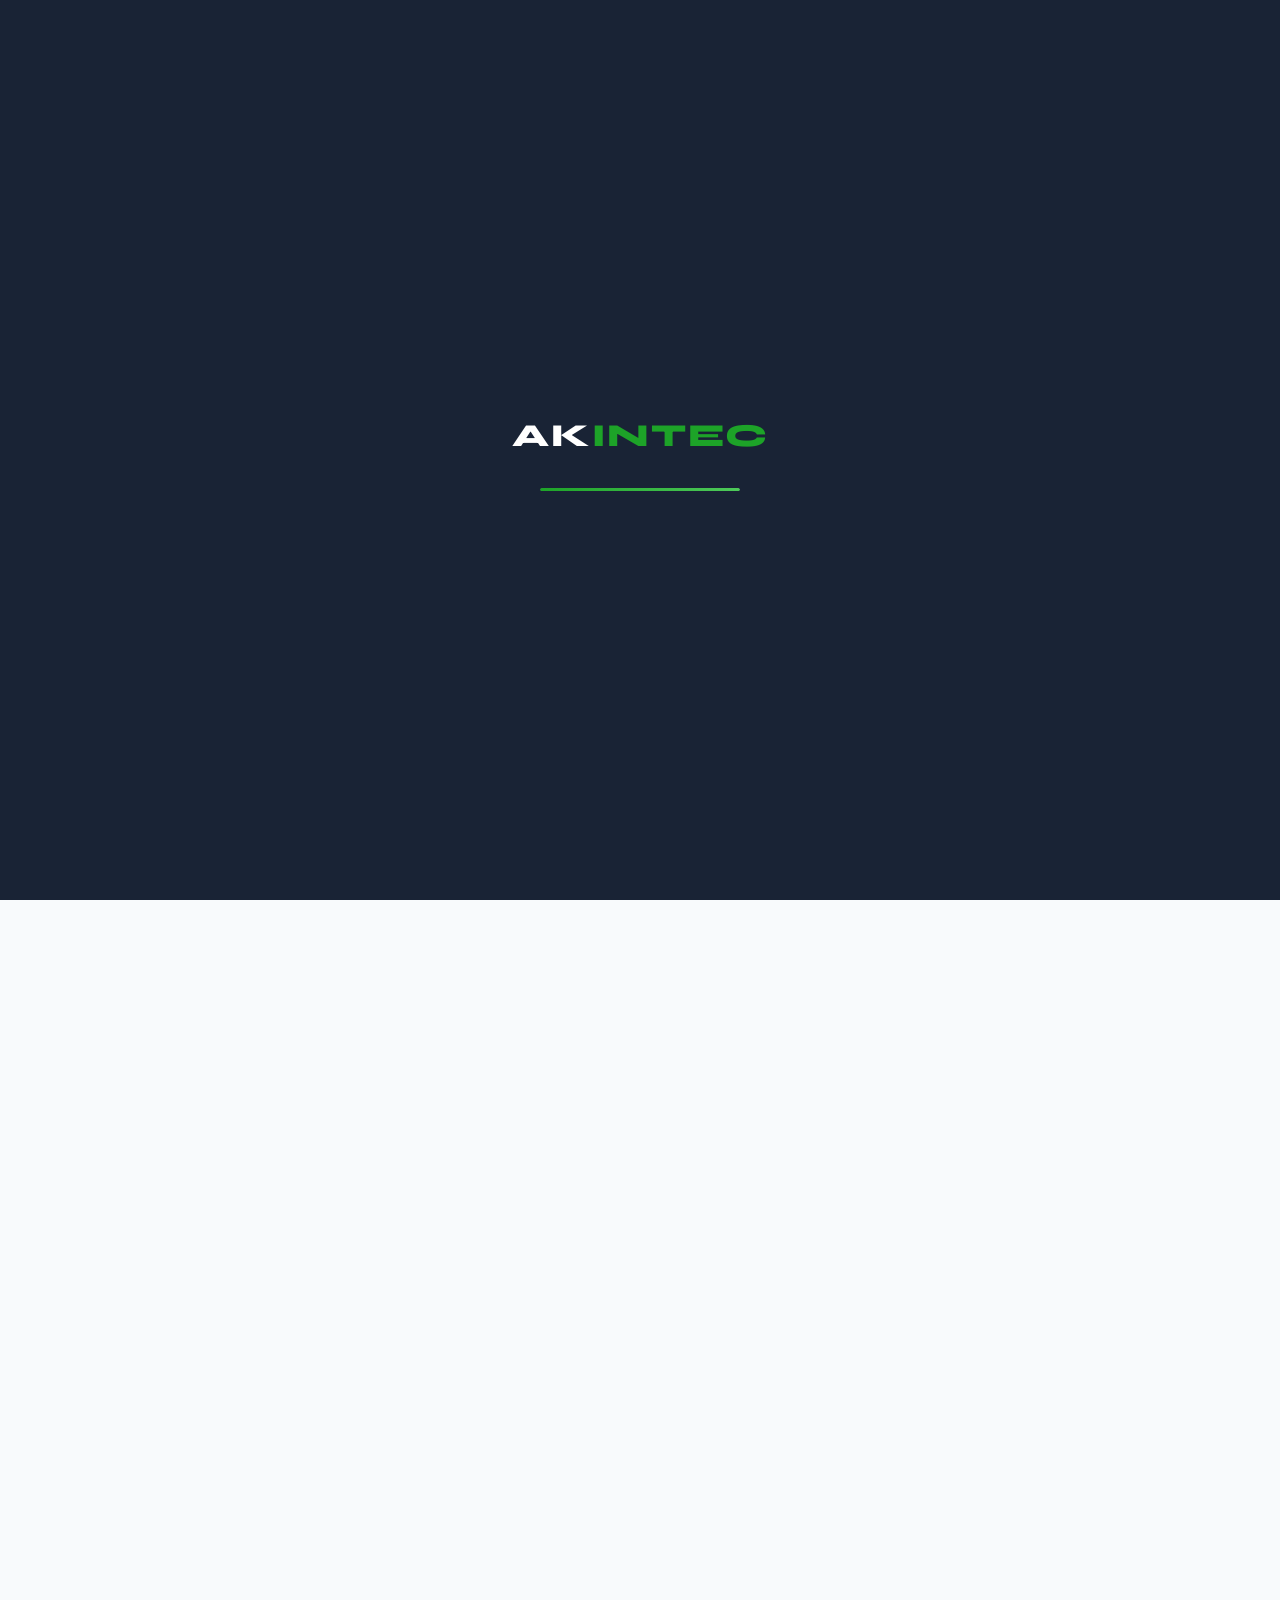
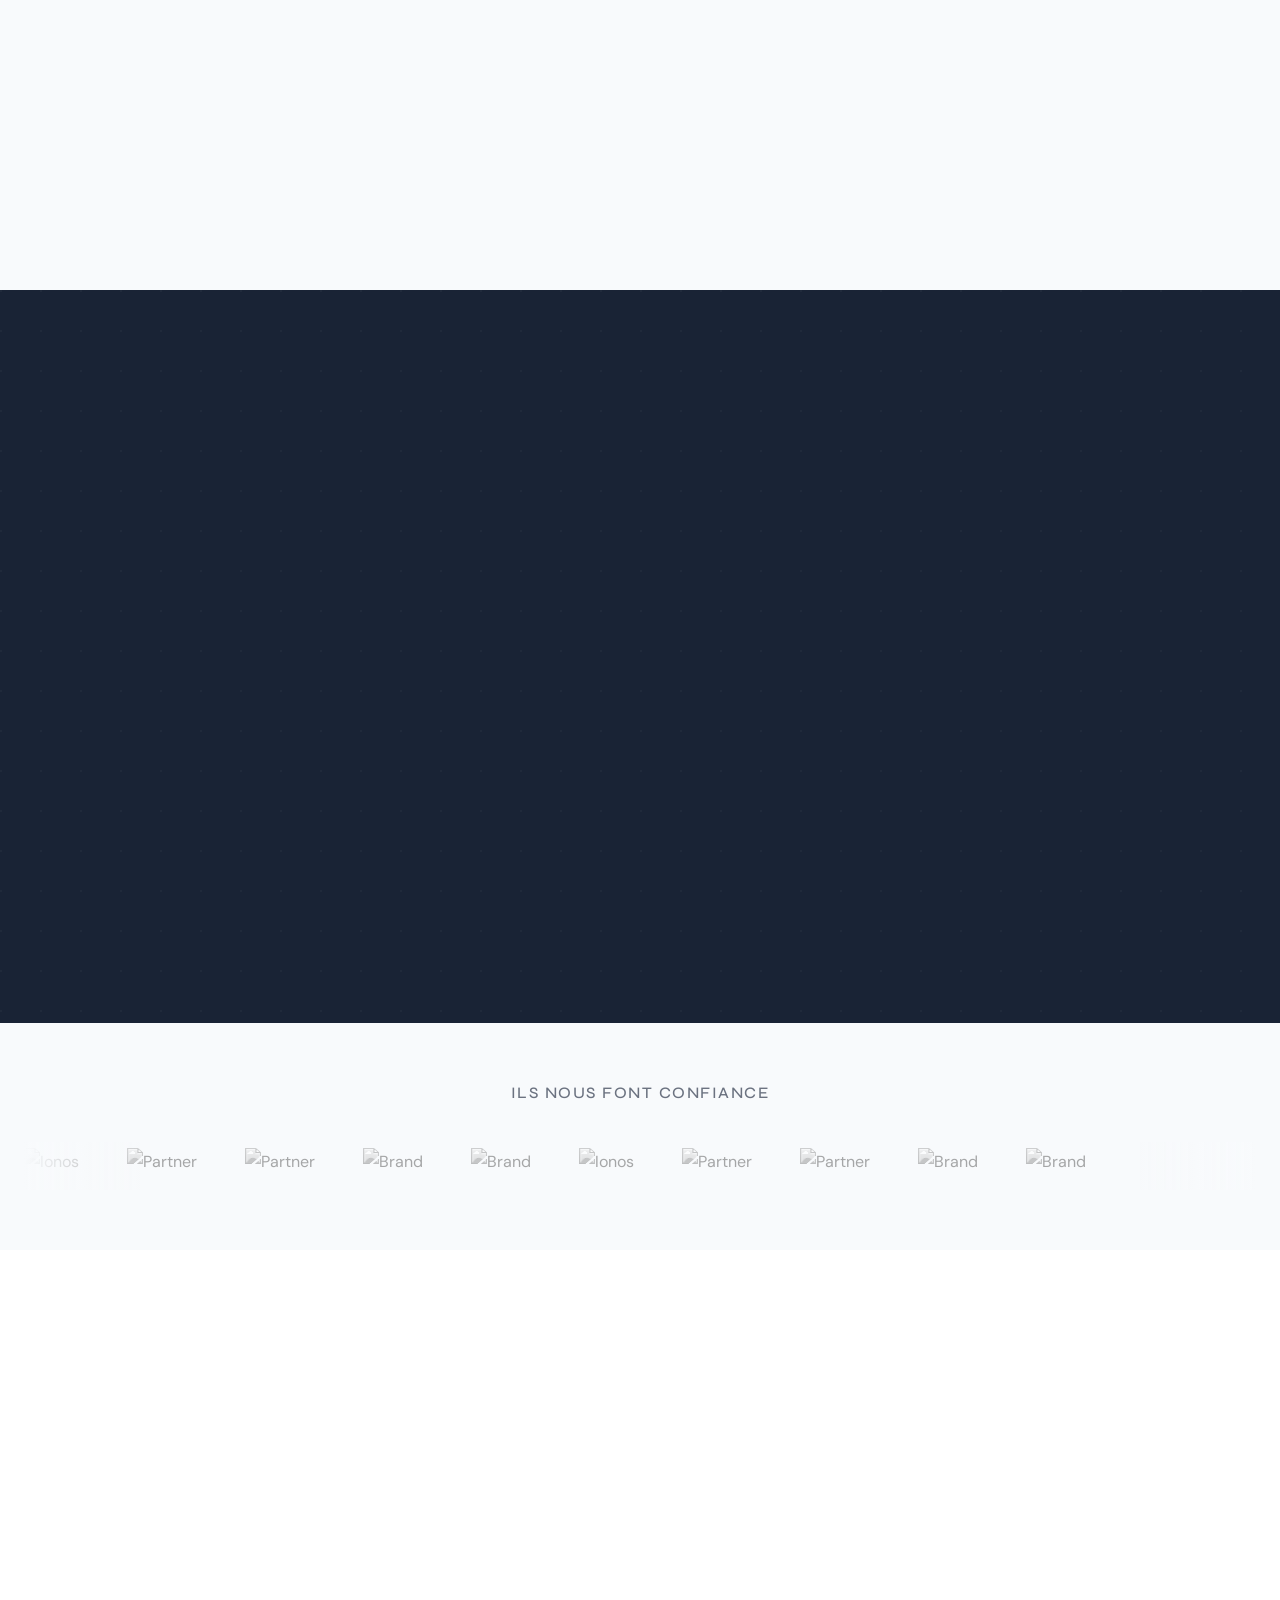
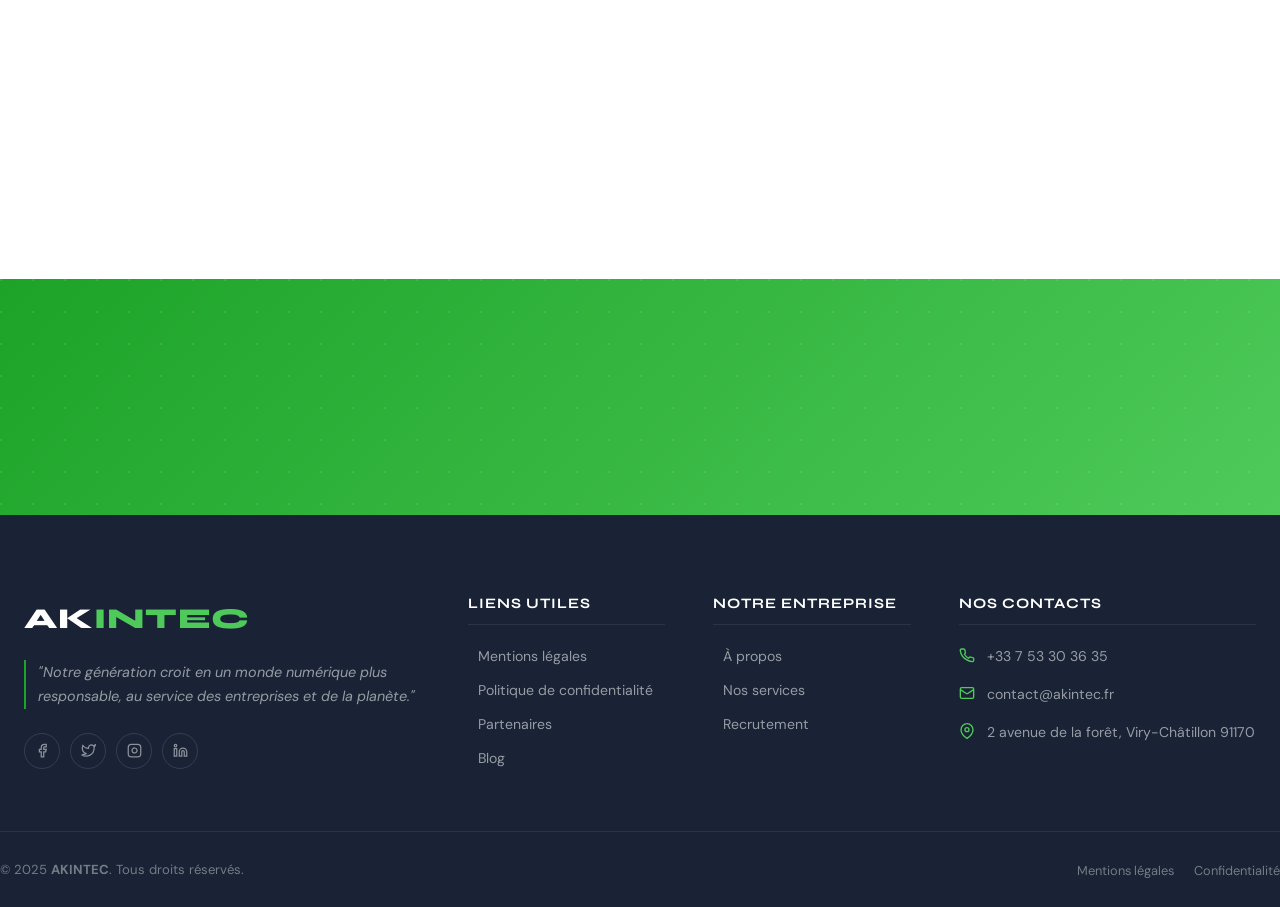
==== index.html @ b67a9d68 "second commit" ====
<!DOCTYPE html>
<html lang="fr">
<head>
  <meta charset="UTF-8">
    <meta http-equiv="x-ua-compatible" content="ie=edge">
    <meta name="viewport" content="width=device-width, initial-scale=1, shrink-to-fit=no">

    <title>AKINTEC – Conseil &amp; Ingénierie Numérique</title>

    <meta name="robots" content="index, follow">
    <meta name="description" content="Chez AKINTEC, nous allions expertise technique, innovation et proximité humaine pour accompagner durablement la transformation numérique des entreprises.">
    <meta name="keywords" content="AKINTEC, transformation digitale, informatique, conseil IT, ingénierie logicielle, data, cloud, développement web, ESN écoresponsable, France, innovation technologique">

    <!-- 👁️ Open Graph pour réseaux sociaux -->
    <meta property="og:title" content="AKINTEC – Conseil &amp; Ingénierie Numérique">
    <meta property="og:description" content="Expertise technique, culture de l'innovation et proximité humaine au service de la transformation digitale.">
    <meta property="og:image" content="https://akintec.fr/assets/images/logo/logo-ak.png">
    <meta property="og:url" content="https://akintec.fr">
    <meta property="og:type" content="website">

    <meta name="google-site-verification" content="yElaI9rLLHM-sx46aWWS4hoWU7ZFh6NaGMoRCwpHL_Q">
    
    <link rel="stylesheet" href="css/style.css">

    <!-- Favicon -->
    <link rel="shortcut icon" type="image/x-icon" href="https://akintec.fr/assets/images/logo/favicon-no-bg.png">
</head>

<body>

<!-- PRELOADER -->
<div id="preloader"><div class="preloader-inner"><div class="preloader-logo">AK<span>INTEC</span></div><div class="preloader-bar"><div class="preloader-progress"></div></div></div></div>
<div class="cursor"></div><div class="cursor-follower"></div>
<header class="site-header">
  <div class="header-topbar"><div class="container"><div class="topbar-left">
    <a href="mailto:contact@akintec.fr"><svg viewBox="0 0 24 24" fill="none" stroke="currentColor" stroke-width="2"><rect x="2" y="4" width="20" height="16" rx="2"/><path d="m22 7-8.97 5.7a1.94 1.94 0 0 1-2.06 0L2 7"/></svg>contact@akintec.fr</a>
    <a href="tel:+33753303635"><svg viewBox="0 0 24 24" fill="none" stroke="currentColor" stroke-width="2"><path d="M22 16.92v3a2 2 0 0 1-2.18 2 19.79 19.79 0 0 1-8.63-3.07A19.5 19.5 0 0 1 4.92 13.5 19.79 19.79 0 0 1 1.87 5a2 2 0 0 1 1.99-2h3a2 2 0 0 1 2 1.72c.127.96.361 1.903.7 2.81a2 2 0 0 1-.45 2.11L8.09 10.91a16 16 0 0 0 6 6l1.27-1.27a2 2 0 0 1 2.11-.45c.907.339 1.85.573 2.81.7A2 2 0 0 1 22 17z"/></svg>+33 7 53 30 36 35</a>
  </div><div class="topbar-right">
    <div class="lang-switcher">
      <div class="lang-current">
        <svg viewBox="0 0 24 24" fill="none" stroke="currentColor" stroke-width="2" style="width:14px;height:14px"><circle cx="12" cy="12" r="10"/><path d="M2 12h20M12 2a15.3 15.3 0 0 1 4 10 15.3 15.3 0 0 1-4 10 15.3 15.3 0 0 1-4-10 15.3 15.3 0 0 1 4-10z"/></svg>
        <span class="lang-display">Français</span>
        <svg viewBox="0 0 24 24" fill="none" stroke="currentColor" stroke-width="2" style="width:12px;height:12px"><polyline points="6 9 12 15 18 9"/></svg>
      </div>
      <div class="lang-dropdown">
        <a href="#" data-lang="fr">Français</a>
        <a href="#" data-lang="en">English</a>
        <a href="#" data-lang="es">Español</a>
        <a href="#" data-lang="de">Deutsch</a>
        <a href="#" data-lang="it">Italiano</a>
      </div>
    </div>
  </div></div></div>
  <div class="header-main"><div class="container"><div class="header-inner">
    <a href="./index.html" class="site-logo">
      <img src="http://akintec.fr/assets/images//logo/logo-ak.png" alt="Akintec Logo Images">
      <span class="logo-text" style="display:none">AK<span>INTEC</span></span>
    </a>
    <nav class="site-nav"><ul>
      <li class='active'><a href="./index.html" data-i18n="nav.home">Accueil</a></li>
      <li><a href="./pages/about.html" data-i18n="nav.about">Qui sommes-nous ?</a></li>
      <li class="has-dropdown">
        <a href="#"><span data-i18n="nav.services">Nos Services</span><svg viewBox="0 0 24 24" fill="none" stroke="currentColor" stroke-width="2"><polyline points="6 9 12 15 18 9"/></svg></a>
        <div class="nav-dropdown">
          <a href="./pages/service-software.html"><span class="dd-icon"><svg viewBox="0 0 24 24" fill="none" stroke="currentColor" stroke-width="2"><rect x="2" y="3" width="20" height="14" rx="2"/><path d="M8 21h8M12 17v4"/></svg></span><span data-i18n="nav.services.software">Développement Logiciel</span></a>
          <a href="./pages/service-data.html"><span class="dd-icon"><svg viewBox="0 0 24 24" fill="none" stroke="currentColor" stroke-width="2"><ellipse cx="12" cy="5" rx="9" ry="3"/><path d="M3 5v14c0 1.66 4.03 3 9 3s9-1.34 9-3V5"/><path d="M3 12c0 1.66 4.03 3 9 3s9-1.34 9-3"/></svg></span><span data-i18n="nav.services.data">Data Engineering</span></a>
          <a href="./pages/service-cloud.html"><span class="dd-icon"><svg viewBox="0 0 24 24" fill="none" stroke="currentColor" stroke-width="2"><path d="M18 10h-1.26A8 8 0 1 0 9 20h9a5 5 0 0 0 0-10z"/></svg></span><span data-i18n="nav.services.cloud">Cloud &amp; DevOps</span></a>
          <a href="./pages/service-consulting.html"><span class="dd-icon"><svg viewBox="0 0 24 24" fill="none" stroke="currentColor" stroke-width="2"><path d="M21 15a2 2 0 0 1-2 2H7l-4 4V5a2 2 0 0 1 2-2h14a2 2 0 0 1 2 2z"/></svg></span><span data-i18n="nav.services.consulting">Conseil IT</span></a>
          <a href="./pages/service-recruitment.html"><span class="dd-icon"><svg viewBox="0 0 24 24" fill="none" stroke="currentColor" stroke-width="2"><path d="M17 21v-2a4 4 0 0 0-4-4H5a4 4 0 0 0-4 4v2"/><circle cx="9" cy="7" r="4"/></svg></span><span data-i18n="nav.services.recruitment">Recrutement</span></a>
        </div>
      </li>
      <li><a href="./pages/join.html" data-i18n="nav.join">Nous rejoindre</a></li>
      <li><a href="./pages/blog.html" data-i18n="Blog">Blog</a></li>
      <li><a href="./pages/contact.html" data-i18n="nav.contact">Contact</a></li>
    </ul></nav>
    <div class="header-actions">
      <a href="./pages/contact.html" class="btn btn-primary btn-sm" data-i18n="nav.contact_btn">Nous contacter</a>
      <button class="hamburger" aria-label="Menu"><span></span><span></span><span></span></button>
    </div>
  </div></div></div>
</header>
<div class="mobile-menu-overlay"></div>
<div class="mobile-menu">
  <div class="mobile-menu-header">
    <a href="./index.html" class="site-logo"><img src="./assets/images/logo/logo-ak.png" alt="AKINTEC" style="height:38px" onerror="this.style.display='none';this.nextElementSibling.style.display='block'"><span class="logo-text" style="display:none">AK<span>INTEC</span></span></a>
    <button class="mobile-menu-close"><svg viewBox="0 0 24 24" fill="none" stroke="currentColor" stroke-width="2"><line x1="18" y1="6" x2="6" y2="18"/><line x1="6" y1="6" x2="18" y2="18"/></svg></button>
  </div>
  <nav class="mobile-nav"><ul>
    <li><a href="./index.html" data-i18n="nav.home">Accueil</a></li>
    <li><a href="./pages/about.html" data-i18n="nav.about">Qui sommes-nous ?</a></li>
    <li class="has-sub">
      <a href="#"><span data-i18n="nav.services">Services</span><svg class="toggle-icon" viewBox="0 0 24 24" fill="none" stroke="currentColor" stroke-width="2" style="width:16px;height:16px;transition:transform .3s"><polyline points="6 9 12 15 18 9"/></svg></a>
      <div class="sub-nav">
        <a href="./pages/service-software.html" data-i18n="nav.services.software">Développement</a>
        <a href="./pages/service-data.html" data-i18n="nav.services.data">Data Engineering</a>
        <a href="./pages/service-cloud.html" data-i18n="nav.services.cloud">Cloud &amp; DevOps</a>
        <a href="./pages/service-consulting.html" data-i18n="nav.services.consulting">Conseil IT</a>
        <a href="./pages/service-recruitment.html" data-i18n="nav.services.recruitment">Recrutement</a>
      </div>
    </li>
  </ul></nav>
  <div class="mobile-menu-footer">
    <a href="./pages/contact.html" class="btn btn-primary" data-i18n="nav.contact_btn">Nous contacter</a>
    <div style="display:flex;gap:8px;justify-content:center;margin-top:16px;flex-wrap:wrap">
      <button data-lang="fr" style="background:none;border:1px solid #e2e8f0;padding:5px 12px;border-radius:20px;cursor:pointer;font-size:0.82rem;font-family:inherit">FR</button>
      <button data-lang="en" style="background:none;border:1px solid #e2e8f0;padding:5px 12px;border-radius:20px;cursor:pointer;font-size:0.82rem;font-family:inherit">EN</button>
      <button data-lang="es" style="background:none;border:1px solid #e2e8f0;padding:5px 12px;border-radius:20px;cursor:pointer;font-size:0.82rem;font-family:inherit">ES</button>
      <button data-lang="de" style="background:none;border:1px solid #e2e8f0;padding:5px 12px;border-radius:20px;cursor:pointer;font-size:0.82rem;font-family:inherit">DE</button>
      <button data-lang="it" style="background:none;border:1px solid #e2e8f0;padding:5px 12px;border-radius:20px;cursor:pointer;font-size:0.82rem;font-family:inherit">IT</button>
    </div>
  </div>
</div>
 

<!-- PAGE WRAPPER -->
<div class="page-wrapper">

  <!-- ===== HERO ===== -->
  <section class="hero" aria-label="Hero" style="background-image: url(/assets/images/bg/img9.png);">
    <div class="container">
      <div class="hero-content">
        <h1  class="title" style="color: rgb(0, 0, 0);">Accélérez vos projets <span style="color: rgb(29, 29, 29);">digitaux</span > avec AKINTEC.</h1>
        <p data-i18n="hero.desc" style="color: rgb(0, 0, 0);">Cabinet de conseil et ingénierie spécialisé dans le développement, la data et la transformation digitale.</p>
        <div class="hero-features" >
          <div class="hero-feature">
            <svg viewBox="0 0 24 24" fill="none" stroke="currentColor" stroke-width="2.5"><polyline points="20,6 9,17 4,12"/></svg>
            <span data-i18n="hero.feature1" style="color: black;" >Innovation</span>
          </div>
          <div class="hero-feature">
            <svg viewBox="0 0 24 24" fill="none" stroke="currentColor" stroke-width="2.5"><polyline points="20,6 9,17 4,12"/></svg>
            <span data-i18n="hero.feature2" style="color: black;"  >Expertise</span>
          </div>
          <div class="hero-feature">
            <svg viewBox="0 0 24 24" fill="none" stroke="currentColor" stroke-width="2.5"><polyline points="20,6 9,17 4,12"/></svg>
            <span data-i18n="hero.feature3" style="color: black;" >Réactivité</span>
          </div>
          <div class="hero-feature">
            <svg viewBox="0 0 24 24" fill="none" stroke="currentColor" stroke-width="2.5"><polyline points="20,6 9,17 4,12"/></svg>
            <span data-i18n="hero.feature4" style="color: black;" >Proximité</span>
          </div>
        </div>
        <!-- <div class="hero-cta">
          <a href="pages/service-software.html" class="btn btn-primary btn-lg" data-i18n="hero.cta1">Découvrir nos services</a>
          <a href="pages/contact.html" class="btn btn-outline btn-lg" style="color:white;border-color:rgba(255,255,255,0.4);" data-i18n="hero.cta2">Nous contacter</a>
        </div> -->
      </div>
    </div>

    <!-- Stats bar -->
   <!--  <div class="hero-stats">
      <div class="container" >
        <div class="stat-item">
          <span class="stat-number" data-count="50" data-suffix="+">50+</span>
          <span class="stat-label" data-i18n="hero.stat1" style="color: black;">Projets réalisés</span>
        </div>
        <div class="stat-item">
          <span class="stat-number" data-count="30" data-suffix="+">30+</span>
          <span class="stat-label" data-i18n="hero.stat2" style="color: black;">Clients satisfaits</span>
        </div>
        <div class="stat-item">
          <span class="stat-number" data-count="20" data-suffix="+">20+</span>
          <span class="stat-label" data-i18n="hero.stat3" style="color: black;">Experts tech</span>
        </div>
        <div class="stat-item">
          <span class="stat-number" data-count="5" data-suffix="+">5+</span>
          <span class="stat-label" data-i18n="hero.stat4" style="color: black;">Années d'expérience</span>
        </div>
      </div>
    </div> -->
  </section>

  <!-- ===== SERVICES ===== -->
  <section class="services-section section-gap" id="services">
    <div class="container">
      <div class="section-header animate-fade-up">
        <div class="section-tag" data-i18n="services.tag">Nos services</div>
        <h2 data-i18n="services.title">Expertise à votre service</h2>
        <p data-i18n="services.desc">Découvrez nos domaines d'expertise, au cœur de la transformation digitale de nos clients.</p>
      </div>

      <div class="services-grid">
        <div class="service-card animate-fade-up">
          <div class="service-number">01 </div>
          <div class="service-icon">
            <svg viewBox="0 0 24 24" fill="none" stroke="currentColor" stroke-width="2"><rect x="2" y="3" width="20" height="14" rx="2"/><path d="M8 21h8M12 17v4"/><path d="M7 8l3 3-3 3"/><line x1="13" y1="14" x2="17" y2="14"/></svg>
          </div>
          <h3 data-i18n="services.software.title">Développement Logiciel & Web</h3>
          <p data-i18n="services.software.desc">Applications web, mobiles et logiciels sur mesure avec les dernières technologies.</p>
          <a href="pages/service-software.html" class="service-link" data-i18n="services.cta">En savoir plus
            <svg viewBox="0 0 24 24" fill="none" stroke="currentColor" stroke-width="2"><line x1="5" y1="12" x2="19" y2="12"/><polyline points="12 5 19 12 12 19"/></svg>
          </a>
        </div>

        <div class="service-card animate-fade-up">
          <div class="service-number">02</div>
          <div class="service-icon">
            <svg viewBox="0 0 24 24" fill="none" stroke="currentColor" stroke-width="2"><ellipse cx="12" cy="5" rx="9" ry="3"/><path d="M3 5v14c0 1.66 4.03 3 9 3s9-1.34 9-3V5"/><path d="M3 12c0 1.66 4.03 3 9 3s9-1.34 9-3"/></svg>
          </div>
          <h3 data-i18n="services.data.title">Data Engineering & Data Science</h3>
          <p data-i18n="services.data.desc">Valorisez vos données avec nos solutions d'ingénierie et d'intelligence artificielle.</p>
          <a href="pages/service-data.html" class="service-link" data-i18n="services.cta">En savoir plus
            <svg viewBox="0 0 24 24" fill="none" stroke="currentColor" stroke-width="2"><line x1="5" y1="12" x2="19" y2="12"/><polyline points="12 5 19 12 12 19"/></svg>
          </a>
        </div>

        <div class="service-card animate-fade-up">
          <div class="service-number">03</div>
          <div class="service-icon">
            <svg viewBox="0 0 24 24" fill="none" stroke="currentColor" stroke-width="2"><path d="M18 10h-1.26A8 8 0 1 0 9 20h9a5 5 0 0 0 0-10z"/></svg>
          </div>
          <h3 data-i18n="services.cloud.title">Cloud & DevOps</h3>
          <p data-i18n="services.cloud.desc">Infrastructure cloud scalable, CI/CD et automatisation pour une livraison rapide.</p>
          <a href="pages/service-cloud.html" class="service-link" data-i18n="services.cta">En savoir plus
            <svg viewBox="0 0 24 24" fill="none" stroke="currentColor" stroke-width="2"><line x1="5" y1="12" x2="19" y2="12"/><polyline points="12 5 19 12 12 19"/></svg>
          </a>
        </div>

        <div class="service-card animate-fade-up">
          <div class="service-number">04</div>
          <div class="service-icon">
            <svg viewBox="0 0 24 24" fill="none" stroke="currentColor" stroke-width="2"><path d="M21 15a2 2 0 0 1-2 2H7l-4 4V5a2 2 0 0 1 2-2h14a2 2 0 0 1 2 2z"/></svg>
          </div>
          <h3 data-i18n="services.consulting.title">Conseil IT & Transformation Digitale</h3>
          <p data-i18n="services.consulting.desc">Stratégie IT, audit et accompagnement pour votre transformation numérique.</p>
          <a href="pages/service-consulting.html" class="service-link" data-i18n="services.cta">En savoir plus
            <svg viewBox="0 0 24 24" fill="none" stroke="currentColor" stroke-width="2"><line x1="5" y1="12" x2="19" y2="12"/><polyline points="12 5 19 12 12 19"/></svg>
          </a>
        </div>

        <div class="service-card animate-fade-up">
          <div class="service-number">05</div>
          <div class="service-icon">
            <svg viewBox="0 0 24 24" fill="none" stroke="currentColor" stroke-width="2"><path d="M17 21v-2a4 4 0 0 0-4-4H5a4 4 0 0 0-4 4v2"/><circle cx="9" cy="7" r="4"/><path d="M23 21v-2a4 4 0 0 0-3-3.87"/><path d="M16 3.13a4 4 0 0 1 0 7.75"/></svg>
          </div>
          <h3 data-i18n="services.recruitment.title">Recrutement & Sous-traitance</h3>
          <p data-i18n="services.recruitment.desc">Talents tech qualifiés pour renforcer vos équipes selon vos besoins.</p>
          <a href="pages/service-recruitment.html" class="service-link" data-i18n="services.cta">En savoir plus
            <svg viewBox="0 0 24 24" fill="none" stroke="currentColor" stroke-width="2"><line x1="5" y1="12" x2="19" y2="12"/><polyline points="12 5 19 12 12 19"/></svg>
          </a>
        </div>
      </div>
    </div>
  </section>

  <!-- ===== WHY US ===== -->
  <section class="why-us-section section-gap">
    <div class="why-us-bg"></div>
    <div class="container" style="position:relative;z-index:1;">
      <div class="section-header animate-fade-up">
        <div class="section-tag" data-i18n="why.tag">Pourquoi nous ?</div>
        <h2 data-i18n="why.title">Ce qui nous distingue</h2>
        <p data-i18n="why.desc">Chez AKINTEC, expertise technique, innovation et proximité humaine se combinent pour accompagner durablement la transformation digitale.</p>
      </div>

      <div class="why-grid">
        <div class="why-card animate-fade-up" data-num="1">
          <div class="why-icon">
            <svg viewBox="0 0 24 24" fill="none" stroke="currentColor" stroke-width="2"><circle cx="12" cy="12" r="10"/><line x1="12" y1="8" x2="12" y2="12"/><line x1="12" y1="16" x2="12.01" y2="16"/></svg>
          </div>
          <h4 data-i18n="why.1.title">Expertise technique reconnue</h4>
          <p data-i18n="why.1.desc">Nos ingénieurs maîtrisent les technologies modernes web, cloud et data science.</p>
        </div>
        <div class="why-card animate-fade-up" data-num="2">
          <div class="why-icon">
            <svg viewBox="0 0 24 24" fill="none" stroke="currentColor" stroke-width="2"><path d="M12 22s8-4 8-10V5l-8-3-8 3v7c0 6 8 10 8 10z"/></svg>
          </div>
          <h4 data-i18n="why.2.title">Accompagnement sur mesure</h4>
          <p data-i18n="why.2.desc">Chaque projet est conçu pour s'adapter à vos défis métiers, avec une approche agile et transparente.</p>
        </div>
        <div class="why-card animate-fade-up" data-num="3">
          <div class="why-icon">
            <svg viewBox="0 0 24 24" fill="none" stroke="currentColor" stroke-width="2"><path d="M17 21v-2a4 4 0 0 0-4-4H5a4 4 0 0 0-4 4v2"/><circle cx="9" cy="7" r="4"/><path d="M23 21v-2a4 4 0 0 0-3-3.87"/><path d="M16 3.13a4 4 0 0 1 0 7.75"/></svg>
          </div>
          <h4 data-i18n="why.3.title">Réseau de talents qualifiés</h4>
          <p data-i18n="why.3.desc">Nous sélectionnons des profils qualifiés, passionnés et disponibles pour renforcer vos équipes.</p>
        </div>
        <div class="why-card animate-fade-up" data-num="4">
          <div class="why-icon">
            <svg viewBox="0 0 24 24" fill="none" stroke="currentColor" stroke-width="2"><polygon points="13 2 3 14 12 14 11 22 21 10 12 10 13 2"/></svg>
          </div>
          <h4 data-i18n="why.4.title">Innovation & proximité</h4>
          <p data-i18n="why.4.desc">Basés en France, nous combinons rigueur technique et culture de l'innovation.</p>
        </div>
      </div>
    </div>
  </section>

  <!-- ===== BRANDS ===== -->
  <section class="brands-section">
    <div class="container">
      <div class="brands-header">
        <h3 data-i18n="brands.title">Ils nous font confiance</h3>
      </div>
      <div class="brands-track-wrap">
        <div class="brands-track">
          <div class="brand-item"><img src="assets/images/brand/ionos.png" alt="Ionos"></div>
          <div class="brand-item"><img src="assets/images/brand/brand-08.png" alt="Partner"></div>
          <div class="brand-item"><img src="assets/images/brand/partner-9.webp" alt="Partner"></div>
          <div class="brand-item"><img src="assets/images/brand/brand-06.png" alt="Brand"></div>
          <div class="brand-item"><img src="assets/images/brand/brand-07.png" alt="Brand"></div>
          <!-- Duplicate for seamless loop -->
          <div class="brand-item"><img src="assets/images/brand/ionos.png" alt="Ionos"></div>
          <div class="brand-item"><img src="assets/images/brand/brand-08.png" alt="Partner"></div>
          <div class="brand-item"><img src="assets/images/brand/partner-9.webp" alt="Partner"></div>
          <div class="brand-item"><img src="assets/images/brand/brand-06.png" alt="Brand"></div>
          <div class="brand-item"><img src="assets/images/brand/brand-07.png" alt="Brand"></div>
        </div>
      </div>
    </div>
  </section>

  <!-- ===== TESTIMONIALS ===== -->
  <section class="testimonials-section section-gap">
    <div class="container">
      <div class="section-header animate-fade-up">
        <div class="section-tag" data-i18n="testimonials.tag">Témoignages</div>
        <h2 data-i18n="testimonials.title">Ce que disent nos clients</h2>
      </div>

      <div class="testimonials-grid">
        <div class="testimonial-card animate-fade-up">
          <div class="testimonial-stars">
            <svg viewBox="0 0 24 24" fill="currentColor"><polygon points="12 2 15.09 8.26 22 9.27 17 14.14 18.18 21.02 12 17.77 5.82 21.02 7 14.14 2 9.27 8.91 8.26 12 2"/></svg>
            <svg viewBox="0 0 24 24" fill="currentColor"><polygon points="12 2 15.09 8.26 22 9.27 17 14.14 18.18 21.02 12 17.77 5.82 21.02 7 14.14 2 9.27 8.91 8.26 12 2"/></svg>
            <svg viewBox="0 0 24 24" fill="currentColor"><polygon points="12 2 15.09 8.26 22 9.27 17 14.14 18.18 21.02 12 17.77 5.82 21.02 7 14.14 2 9.27 8.91 8.26 12 2"/></svg>
            <svg viewBox="0 0 24 24" fill="currentColor"><polygon points="12 2 15.09 8.26 22 9.27 17 14.14 18.18 21.02 12 17.77 5.82 21.02 7 14.14 2 9.27 8.91 8.26 12 2"/></svg>
            <svg viewBox="0 0 24 24" fill="currentColor"><polygon points="12 2 15.09 8.26 22 9.27 17 14.14 18.18 21.02 12 17.77 5.82 21.02 7 14.14 2 9.27 8.91 8.26 12 2"/></svg>
          </div>
          <p>Grâce à leur accompagnement, nous disposons enfin d'un site web moderne et efficace pour valoriser nos services.</p>
          <div class="testimonial-author">
            <div class="author-avatar"><span class="author-initials">YM</span></div>
            <div class="author-info">
              <h5>Yannick Meckwegne</h5>
              <span>Président – African Business Club</span>
            </div>
          </div>
        </div>

        <div class="testimonial-card animate-fade-up">
          <div class="testimonial-stars">
            <svg viewBox="0 0 24 24" fill="currentColor"><polygon points="12 2 15.09 8.26 22 9.27 17 14.14 18.18 21.02 12 17.77 5.82 21.02 7 14.14 2 9.27 8.91 8.26 12 2"/></svg>
            <svg viewBox="0 0 24 24" fill="currentColor"><polygon points="12 2 15.09 8.26 22 9.27 17 14.14 18.18 21.02 12 17.77 5.82 21.02 7 14.14 2 9.27 8.91 8.26 12 2"/></svg>
            <svg viewBox="0 0 24 24" fill="currentColor"><polygon points="12 2 15.09 8.26 22 9.27 17 14.14 18.18 21.02 12 17.77 5.82 21.02 7 14.14 2 9.27 8.91 8.26 12 2"/></svg>
            <svg viewBox="0 0 24 24" fill="currentColor"><polygon points="12 2 15.09 8.26 22 9.27 17 14.14 18.18 21.02 12 17.77 5.82 21.02 7 14.14 2 9.27 8.91 8.26 12 2"/></svg>
            <svg viewBox="0 0 24 24" fill="currentColor"><polygon points="12 2 15.09 8.26 22 9.27 17 14.14 18.18 21.02 12 17.77 5.82 21.02 7 14.14 2 9.27 8.91 8.26 12 2"/></svg>
          </div>
          <p>Une équipe réactive qui a réussi à digitaliser nos processus et à simplifier notre gestion au quotidien.</p>
          <div class="testimonial-author">
            <div class="author-avatar"><span class="author-initials">KC</span></div>
            <div class="author-info">
              <h5>Kannifing Coulibaly</h5>
              <span>CEO – KALYWAX</span>
            </div>
          </div>
        </div>

        <div class="testimonial-card animate-fade-up">
          <div class="testimonial-stars">
            <svg viewBox="0 0 24 24" fill="currentColor"><polygon points="12 2 15.09 8.26 22 9.27 17 14.14 18.18 21.02 12 17.77 5.82 21.02 7 14.14 2 9.27 8.91 8.26 12 2"/></svg>
            <svg viewBox="0 0 24 24" fill="currentColor"><polygon points="12 2 15.09 8.26 22 9.27 17 14.14 18.18 21.02 12 17.77 5.82 21.02 7 14.14 2 9.27 8.91 8.26 12 2"/></svg>
            <svg viewBox="0 0 24 24" fill="currentColor"><polygon points="12 2 15.09 8.26 22 9.27 17 14.14 18.18 21.02 12 17.77 5.82 21.02 7 14.14 2 9.27 8.91 8.26 12 2"/></svg>
            <svg viewBox="0 0 24 24" fill="currentColor"><polygon points="12 2 15.09 8.26 22 9.27 17 14.14 18.18 21.02 12 17.77 5.82 21.02 7 14.14 2 9.27 8.91 8.26 12 2"/></svg>
            <svg viewBox="0 0 24 24" fill="currentColor"><polygon points="12 2 15.09 8.26 22 9.27 17 14.14 18.18 21.02 12 17.77 5.82 21.02 7 14.14 2 9.27 8.91 8.26 12 2"/></svg>
          </div>
          <p>Ils nous ont guidés dans la création d'une solution digitale sur mesure, parfaitement adaptée à notre métier.</p>
          <div class="testimonial-author">
            <div class="author-avatar"><span class="author-initials">BD</span></div>
            <div class="author-info">
              <h5>Boubacar Diallo</h5>
              <span>CEO – Jamaa Summit</span>
            </div>
          </div>
        </div>
      </div>
    </div>
  </section>

  <!-- ===== CTA ===== -->
  <section class="cta-section section-gap-sm">
    <div class="container">
      <div class="cta-inner">
        <div class="cta-content animate-fade-up">
          <h2 data-i18n="cta.title">Besoin d'un partenaire tech fiable ?</h2>
          <p data-i18n="cta.desc">Discutons de votre projet et trouvons ensemble la meilleure solution pour vos besoins.</p>
        </div>
        <div class="animate-fade-up">
          <a href="pages/contact.html" class="btn btn-white btn-lg" data-i18n="cta.btn">Démarrer un projet</a>
        </div>
      </div>
    </div>
  </section>

</div><!-- end page-wrapper -->

<!-- FOOTER -->
<footer class="site-footer">
  <div class="footer-top"><div class="container"><div class="footer-grid">
    <div class="footer-brand">
      <a href="./index.html"><img src="./assets/images/logo/logo-ak.png" alt="AKINTEC" style="height:52px;margin-bottom:20px;" onerror="this.style.display='none';this.nextElementSibling.style.display='block'"><span class="logo-text" style="display:none">AK<span>INTEC</span></span></a>
      <p class="footer-tagline" data-i18n="footer.tagline">"Notre génération croit en un monde numérique plus responsable, au service des entreprises et de la planète."</p>
      <div class="social-links">
        <a href="https://www.facebook.com/" target="_blank" class="social-link" aria-label="Facebook"><svg viewBox="0 0 24 24" fill="none" stroke="currentColor" stroke-width="2"><path d="M18 2h-3a5 5 0 0 0-5 5v3H7v4h3v8h4v-8h3l1-4h-4V7a1 1 0 0 1 1-1h3z"/></svg></a>
        <a href="https://twitter.com" target="_blank" class="social-link" aria-label="Twitter"><svg viewBox="0 0 24 24" fill="none" stroke="currentColor" stroke-width="2"><path d="M23 3a10.9 10.9 0 0 1-3.14 1.53 4.48 4.48 0 0 0-7.86 3v1A10.66 10.66 0 0 1 3 4s-4 9 5 13a11.64 11.64 0 0 1-7 2c9 5 20 0 20-11.5a4.5 4.5 0 0 0-.08-.83A7.72 7.72 0 0 0 23 3z"/></svg></a>
        <a href="https://instagram.com" target="_blank" class="social-link" aria-label="Instagram"><svg viewBox="0 0 24 24" fill="none" stroke="currentColor" stroke-width="2"><rect x="2" y="2" width="20" height="20" rx="5"/><path d="M16 11.37A4 4 0 1 1 12.63 8 4 4 0 0 1 16 11.37z"/><line x1="17.5" y1="6.5" x2="17.51" y2="6.5"/></svg></a>
        <a href="https://www.linkedin.com/company/akintec-fr" target="_blank" class="social-link" aria-label="LinkedIn"><svg viewBox="0 0 24 24" fill="none" stroke="currentColor" stroke-width="2"><path d="M16 8a6 6 0 0 1 6 6v7h-4v-7a2 2 0 0 0-2-2 2 2 0 0 0-2 2v7h-4v-7a6 6 0 0 1 6-6z"/><rect x="2" y="9" width="4" height="12"/><circle cx="4" cy="4" r="2"/></svg></a>
      </div>
    </div>
    <div class="footer-widget">
      <h5 data-i18n="footer.useful">Liens utiles</h5>
      <ul class="footer-links">
        <li><a href="./pages/legal.html" data-i18n="footer.legal">Mentions légales</a></li>
        <li><a href="./pages/privacy.html" data-i18n="footer.privacy">Politique de confidentialité</a></li>
        <li><a href="./pages/partners.html" data-i18n="footer.partners">Partenaires</a></li>
        <li><a href="./pages/blog.html" data-i18n="Blog">Blog</a></li>
      </ul>
    </div>
    <div class="footer-widget">
      <h5 data-i18n="footer.company">Notre entreprise</h5>
      <ul class="footer-links">
        <li><a href="./pages/about.html" data-i18n="footer.about">À propos</a></li>
        <li><a href="./pages/service-software.html" data-i18n="footer.services">Nos services</a></li>
        <li><a href="./pages/join.html" data-i18n="footer.recruitment">Recrutement</a></li>
      </ul>
    </div>
    <div class="footer-widget">
      <h5 data-i18n="footer.contact">Nos contacts</h5>
      <div class="footer-contact">
        <div class="footer-contact-item"><svg viewBox="0 0 24 24" fill="none" stroke="currentColor" stroke-width="2"><path d="M22 16.92v3a2 2 0 0 1-2.18 2 19.79 19.79 0 0 1-8.63-3.07A19.5 19.5 0 0 1 4.92 13.5 19.79 19.79 0 0 1 1.87 5a2 2 0 0 1 1.99-2h3a2 2 0 0 1 2 1.72c.127.96.361 1.903.7 2.81a2 2 0 0 1-.45 2.11L8.09 10.91a16 16 0 0 0 6 6l1.27-1.27a2 2 0 0 1 2.11-.45c.907.339 1.85.573 2.81.7A2 2 0 0 1 22 17z"/></svg><a href="tel:+33753303635">+33 7 53 30 36 35</a></div>
        <div class="footer-contact-item"><svg viewBox="0 0 24 24" fill="none" stroke="currentColor" stroke-width="2"><rect x="2" y="4" width="20" height="16" rx="2"/><path d="m22 7-8.97 5.7a1.94 1.94 0 0 1-2.06 0L2 7"/></svg><a href="mailto:contact@akintec.fr">contact@akintec.fr</a></div>
        <div class="footer-contact-item"><svg viewBox="0 0 24 24" fill="none" stroke="currentColor" stroke-width="2"><path d="M21 10c0 7-9 13-9 13s-9-6-9-13a9 9 0 0 1 18 0z"/><circle cx="12" cy="10" r="3"/></svg><span>2 avenue de la forêt, Viry-Châtillon 91170</span></div>
      </div>
    </div>
  </div></div></div>
  <div class="footer-bottom container">
    <p>© 2025 <strong>AKINTEC</strong>. <span data-i18n="footer.copyright">Tous droits réservés.</span></p>
    <ul class="footer-bottom-links">
      <li><a href="./pages/legal.html" data-i18n="footer.legal">Mentions légales</a></li>
      <li><a href="./pages/privacy.html" data-i18n="footer.privacy">Confidentialité</a></li>
    </ul>
  </div>
</footer>
<button class="back-to-top" aria-label="Retour en haut"><svg viewBox="0 0 24 24" fill="none" stroke="currentColor" stroke-width="2.5"><polyline points="18 15 12 9 6 15"/></svg></button>
<script src="./js/main.js"></script>
</body>
</html>
---- css/style.css ----
@import url('https://fonts.googleapis.com/css2?family=Syne:wght@400;500;600;700;800&family=DM+Sans:ital,opsz,wght@0,9..40,300;0,9..40,400;0,9..40,500;0,9..40,600;1,9..40,300&display=swap');

:root {
  --green-primary: #1DA328;
  --green-light: #4eca5a;
  --green-dark: #157a1e;
  --green-ultra: #0f5c16;
  --slate: #3d4f6b;
  --slate-dark: #192335;
  --slate-mid: #4a5568;
  --slate-light: #6b7280;
  --white: #ffffff;
  --off-white: #f8fafc;
  --light-bg: #f1f5f2;
  --card-bg: #ffffff;
  --border: #e2e8f0;
  --text-body: #4a5568;
  --text-muted: #6b7280;
  --gradient-hero: linear-gradient(135deg, #0f2218 0%, #1a3a26 50%, #0d1f14 100%);
  --gradient-green: linear-gradient(135deg, #1DA328 0%, #4eca5a 100%);
  --gradient-dark: linear-gradient(135deg, #192335 0%, #2d3f55 100%);
  --shadow-sm: 0 2px 8px rgba(29, 163, 40, 0.08);
  --shadow-md: 0 8px 32px rgba(29, 163, 40, 0.12);
  --shadow-lg: 0 20px 60px rgba(0,0,0,0.12);
  --shadow-card: 0 4px 24px rgba(61,79,107,0.08);
  --radius-sm: 8px;
  --radius-md: 16px;
  --radius-lg: 24px;
  --radius-xl: 40px;
  --transition: all 0.35s cubic-bezier(0.4, 0, 0.2, 1);
  --font-display: 'Syne', sans-serif;
  --font-body: 'DM Sans', sans-serif;
}

*, *::before, *::after { box-sizing: border-box; margin: 0; padding: 0; }

html { scroll-behavior: smooth; font-size: 16px; }

body {
  font-family: var(--font-body);
  color: var(--text-body);
  background: var(--white);
  line-height: 1.7;
  overflow-x: hidden;
}

/* ===== SCROLLBAR ===== */
::-webkit-scrollbar { width: 5px; }
::-webkit-scrollbar-track { background: var(--off-white); }
::-webkit-scrollbar-thumb { background: var(--green-primary); border-radius: 10px; }

/* ===== SELECTION ===== */
::selection { background: var(--green-primary); color: white; }

/* ===== TYPOGRAPHY ===== */
h1, h2, h3, h4, h5, h6 {
  font-family: var(--font-display);
  color: var(--slate-dark);
  line-height: 1.2;
  font-weight: 700;
}

h1 { font-size: clamp(2.2rem, 5vw, 4rem); }
h2 { font-size: clamp(1.8rem, 3.5vw, 3rem); }
h3 { font-size: clamp(1.4rem, 2.5vw, 2.2rem); }
h4 { font-size: clamp(1.1rem, 2vw, 1.5rem); }
h5 { font-size: 1.1rem; }
h6 { font-size: 0.95rem; }

p { line-height: 1.8; color: var(--text-body); }

a { text-decoration: none; color: inherit; transition: var(--transition); }

img { max-width: 100%; height: auto; display: block; }

.container {
  width: 100%;
  max-width: 1280px;
  margin: 0 auto;
  padding: 0 24px;
}

.section-gap { padding: 100px 0; }
.section-gap-sm { padding: 60px 0; }

/* ===== PRELOADER ===== */
#preloader {
  position: fixed;
  top: 0; left: 0;
  width: 100%; height: 100%;
  background: var(--slate-dark);
  z-index: 99999;
  display: flex;
  align-items: center;
  justify-content: center;
  transition: opacity 0.5s, visibility 0.5s;
}

#preloader.hidden { opacity: 0; visibility: hidden; }

.preloader-inner {
  display: flex;
  flex-direction: column;
  align-items: center;
  gap: 24px;
}

.preloader-logo {
  font-family: var(--font-display);
  font-size: 2rem;
  font-weight: 800;
  color: white;
  letter-spacing: 2px;
}

.preloader-logo span { color: var(--green-primary); }

.preloader-bar {
  width: 200px;
  height: 3px;
  background: rgba(255,255,255,0.1);
  border-radius: 10px;
  overflow: hidden;
}

.preloader-progress {
  height: 100%;
  background: var(--gradient-green);
  border-radius: 10px;
  animation: preload 1.5s ease-in-out forwards;
}

@keyframes preload {
  from { width: 0; }
  to { width: 100%; }
}

/* ===== HEADER ===== */
.site-header {
  position: fixed;
  top: 0; left: 0; right: 0;
  z-index: 1000;
  transition: var(--transition);
  padding: 0;
}

.header-topbar {
  background: var(--slate-dark);
  padding: 8px 0;
  font-size: 0.82rem;
}

.header-topbar .container {
  display: flex;
  justify-content: space-between;
  align-items: center;
  gap: 16px;
}

.topbar-left, .topbar-right {
  display: flex;
  align-items: center;
  gap: 20px;
}

.topbar-left a, .topbar-right a {
  color: rgba(255,255,255,0.75);
  display: flex;
  align-items: center;
  gap: 6px;
  transition: var(--transition);
  font-size: 0.8rem;
}

.topbar-left a:hover, .topbar-right a:hover { color: var(--green-light); }

.topbar-left a svg, .topbar-right a svg {
  width: 14px;
  height: 14px;
  flex-shrink: 0;
}

.lang-switcher {
  position: relative;
  display: flex;
  align-items: center;
}

.lang-current {
  display: flex;
  align-items: center;
  gap: 6px;
  color: rgba(255,255,255,0.75);
  cursor: pointer;
  font-size: 0.8rem;
  padding: 4px 8px;
  border-radius: 4px;
  transition: var(--transition);
}

.lang-current:hover { color: white; background: rgba(255,255,255,0.08); }

.lang-dropdown {
  position: absolute;
  top: calc(100% + 8px);
  right: 0;
  background: white;
  border-radius: var(--radius-sm);
  box-shadow: var(--shadow-lg);
  min-width: 140px;
  overflow: hidden;
  opacity: 0;
  visibility: hidden;
  transform: translateY(-8px);
  transition: var(--transition);
  z-index: 999;
}

.lang-switcher:hover .lang-dropdown {
  opacity: 1;
  visibility: visible;
  transform: translateY(0);
}

.lang-dropdown a {
  display: flex;
  align-items: center;
  gap: 8px;
  padding: 10px 16px;
  color: var(--slate-dark);
  font-size: 0.85rem;
  font-weight: 500;
  transition: var(--transition);
}

.lang-dropdown a:hover { background: var(--light-bg); color: var(--green-primary); }

.flag-icon {
  width: 18px;
  height: 14px;
  border-radius: 2px;
  object-fit: cover;
}

.header-main {
  background: white;
  box-shadow: 0 1px 0 var(--border);
  transition: var(--transition);
}

.site-header.scrolled .header-topbar { display: none; }
.site-header.scrolled .header-main {
  box-shadow: 0 4px 24px rgba(0,0,0,0.1);
}

.header-inner {
  display: flex;
  align-items: center;
  justify-content: space-between;
  height: 72px;
  gap: 32px;
}

.site-logo {
  flex-shrink: 0;
  display: flex;
  align-items: center;
}

.site-logo img {
  height: 48px;
  width: auto;
  object-fit: contain;
}

.site-logo .logo-text {
  font-family: var(--font-display);
  font-size: 1.6rem;
  font-weight: 800;
  color: var(--slate-dark);
  letter-spacing: 1px;
}

.site-logo .logo-text span { color: var(--green-primary); }

/* ===== NAV ===== */
.site-nav ul {
  list-style: none;
  display: flex;
  align-items: center;
  gap: 4px;
}

.site-nav > ul > li { position: relative; }

.site-nav > ul > li > a {
  display: flex;
  align-items: center;
  gap: 4px;
  padding: 8px 14px;
  color: var(--slate-dark);
  font-weight: 500;
  font-size: 0.92rem;
  border-radius: var(--radius-sm);
  transition: var(--transition);
  white-space: nowrap;
}

.site-nav > ul > li > a:hover,
.site-nav > ul > li.active > a {
  color: var(--green-primary);
  background: rgba(29, 163, 40, 0.06);
}

.site-nav > ul > li > a svg {
  width: 14px;
  height: 14px;
  transition: transform 0.3s;
}

.site-nav > ul > li:hover > a svg { transform: rotate(180deg); }

/* Dropdown */
.nav-dropdown {
  position: absolute;
  top: calc(100% + 8px);
  left: 0;
  background: white;
  border-radius: var(--radius-md);
  box-shadow: var(--shadow-lg);
  min-width: 260px;
  padding: 12px;
  opacity: 0;
  visibility: hidden;
  transform: translateY(-12px);
  transition: var(--transition);
  border: 1px solid var(--border);
  z-index: 999;
}

.site-nav > ul > li:hover .nav-dropdown {
  opacity: 1;
  visibility: visible;
  transform: translateY(0);
}

.nav-dropdown a {
  display: flex;
  align-items: center;
  gap: 12px;
  padding: 10px 14px;
  border-radius: var(--radius-sm);
  color: var(--slate-mid);
  font-size: 0.88rem;
  font-weight: 500;
  transition: var(--transition);
}

.nav-dropdown a:hover {
  background: rgba(29, 163, 40, 0.06);
  color: var(--green-primary);
}

.nav-dropdown a .dd-icon {
  width: 32px;
  height: 32px;
  background: rgba(29, 163, 40, 0.1);
  border-radius: 8px;
  display: flex;
  align-items: center;
  justify-content: center;
  flex-shrink: 0;
}

.nav-dropdown a .dd-icon svg { width: 16px; height: 16px; color: var(--green-primary); }

.header-actions {
  display: flex;
  align-items: center;
  gap: 12px;
  flex-shrink: 0;
}

/* ===== BUTTONS ===== */
.btn {
  display: inline-flex;
  align-items: center;
  justify-content: center;
  gap: 8px;
  padding: 11px 24px;
  border-radius: var(--radius-sm);
  font-family: var(--font-body);
  font-weight: 600;
  font-size: 0.9rem;
  cursor: pointer;
  border: 2px solid transparent;
  transition: var(--transition);
  text-decoration: none;
  white-space: nowrap;
  position: relative;
  overflow: hidden;
}

.btn::before {
  content: '';
  position: absolute;
  inset: 0;
  background: rgba(255,255,255,0.15);
  transform: translateX(-100%);
  transition: transform 0.3s;
}

.btn:hover::before { transform: translateX(0); }

.btn-primary {
  background: var(--gradient-green);
  color: white;
  box-shadow: 0 4px 16px rgba(29, 163, 40, 0.35);
}

.btn-primary:hover {
  transform: translateY(-2px);
  box-shadow: 0 8px 24px rgba(29, 163, 40, 0.45);
  color: white;
}

.btn-outline {
  border-color: var(--green-primary);
  color: var(--green-primary);
  background: transparent;
}

.btn-outline:hover {
  background: var(--green-primary);
  color: white;
  transform: translateY(-2px);
}

.btn-dark {
  background: var(--slate-dark);
  color: white;
}

.btn-dark:hover {
  background: var(--slate);
  transform: translateY(-2px);
  color: white;
}

.btn-white {
  background: white;
  color: var(--green-primary);
  box-shadow: var(--shadow-md);
}

.btn-white:hover {
  transform: translateY(-2px);
  box-shadow: var(--shadow-lg);
  color: var(--green-dark);
}

.btn-lg { padding: 14px 32px; font-size: 0.95rem; border-radius: var(--radius-md); }
.btn-sm { padding: 8px 18px; font-size: 0.82rem; }

.btn svg { width: 18px; height: 18px; }

/* ===== HAMBURGER ===== */
.hamburger {
  display: none;
  flex-direction: column;
  justify-content: center;
  align-items: center;
  width: 40px;
  height: 40px;
  cursor: pointer;
  background: none;
  border: none;
  gap: 5px;
  border-radius: var(--radius-sm);
  transition: var(--transition);
}

.hamburger:hover { background: var(--light-bg); }
.hamburger span {
  display: block;
  width: 22px;
  height: 2px;
  background: var(--slate-dark);
  border-radius: 2px;
  transition: var(--transition);
}

.hamburger.active span:nth-child(1) { transform: translateY(7px) rotate(45deg); }
.hamburger.active span:nth-child(2) { opacity: 0; }
.hamburger.active span:nth-child(3) { transform: translateY(-7px) rotate(-45deg); }

/* ===== MOBILE MENU ===== */
.mobile-menu {
  position: fixed;
  top: 0; right: -100%;
  width: min(380px, 100vw);
  height: 100vh;
  background: white;
  z-index: 9999;
  box-shadow: -20px 0 60px rgba(0,0,0,0.15);
  transition: right 0.4s cubic-bezier(0.4, 0, 0.2, 1);
  display: flex;
  flex-direction: column;
  overflow-y: auto;
}

.mobile-menu.open { right: 0; }

.mobile-menu-overlay {
  position: fixed;
  inset: 0;
  background: rgba(0,0,0,0.5);
  z-index: 9998;
  opacity: 0;
  visibility: hidden;
  transition: var(--transition);
  backdrop-filter: blur(4px);
}

.mobile-menu-overlay.show { opacity: 1; visibility: visible; }

.mobile-menu-header {
  display: flex;
  align-items: center;
  justify-content: space-between;
  padding: 20px 24px;
  border-bottom: 1px solid var(--border);
}

.mobile-menu-close {
  width: 36px; height: 36px;
  border: none;
  background: var(--light-bg);
  border-radius: 50%;
  cursor: pointer;
  display: flex;
  align-items: center;
  justify-content: center;
  transition: var(--transition);
}

.mobile-menu-close:hover { background: var(--green-primary); color: white; }
.mobile-menu-close svg { width: 18px; height: 18px; }

.mobile-nav {
  padding: 16px 24px;
  flex: 1;
}

.mobile-nav ul { list-style: none; }

.mobile-nav > ul > li { border-bottom: 1px solid var(--border); }

.mobile-nav > ul > li > a {
  display: flex;
  align-items: center;
  justify-content: space-between;
  padding: 14px 0;
  color: var(--slate-dark);
  font-weight: 600;
  font-size: 0.95rem;
}

.mobile-nav > ul > li > a:hover { color: var(--green-primary); }

.mobile-nav .sub-nav {
  padding: 8px 0 16px 16px;
  display: none;
}

.mobile-nav .sub-nav.open { display: block; }

.mobile-nav .sub-nav a {
  display: block;
  padding: 8px 0;
  color: var(--text-muted);
  font-size: 0.88rem;
}

.mobile-nav .sub-nav a:hover { color: var(--green-primary); }

.mobile-menu-footer {
  padding: 24px;
  border-top: 1px solid var(--border);
}

.mobile-menu-footer .btn { width: 100%; justify-content: center; margin-bottom: 16px; }

.mobile-social {
  display: flex;
  gap: 12px;
  justify-content: center;
}

.mobile-social a {
  width: 36px; height: 36px;
  border: 1px solid var(--border);
  border-radius: 50%;
  display: flex;
  align-items: center;
  justify-content: center;
  color: var(--text-muted);
  transition: var(--transition);
}

.mobile-social a:hover { background: var(--green-primary); border-color: var(--green-primary); color: white; }
.mobile-social a svg { width: 15px; height: 15px; }

/* ===== PAGE WRAPPER ===== */
.page-wrapper { padding-top: 116px; }

/* ===== HERO ===== */

.hero {
  position: relative;
  background-size: cover;
  min-height: 60vh;
  display: flex;
  align-items: center;
  padding: 170px 24px 40px;
}

.hero-bg-pattern {
  position: absolute;
  inset: 0;
  opacity: 0.04;
}

.hero-particles {
  position: absolute;
  inset: 0;
  overflow: hidden;
  pointer-events: none;
}

.particle {
  position: absolute;
  border-radius: 50%;
  animation: float-particle 8s infinite;
}

@keyframes float-particle {
  0%, 100% { transform: translateY(0) rotate(0deg); opacity: 0.3; }
  50% { transform: translateY(-40px) rotate(180deg); opacity: 0.7; }
}

.hero-glow {
  position: absolute;
  width: 600px;
  height: 600px;
  background: radial-gradient(circle, rgba(29, 163, 40, 0.2) 0%, transparent 70%);
  border-radius: 50%;
  right: -100px;
  top: 50%;
  transform: translateY(-50%);
  pointer-events: none;
}

.hero-content {
  position: relative;
  z-index: 2;
  max-width: 700px;
}

.hero-badge {
  display: inline-flex;
  align-items: center;
  gap: 8px;
  background: rgba(29, 163, 40, 0.15);
  border: 1px solid rgba(29, 163, 40, 0.3);
  padding: 6px 16px;
  border-radius: 100px;
  color: var(--green-light);
  font-size: 0.8rem;
  font-weight: 600;
  letter-spacing: 0.5px;
  text-transform: uppercase;
  margin-bottom: 24px;
  animation: fadeInDown 0.8s ease;
}

.hero-badge .dot {
  width: 6px;
  height: 6px;
  background: var(--green-light);
  border-radius: 50%;
  animation: pulse-dot 2s infinite;
}

@keyframes pulse-dot {
  0%, 100% { opacity: 1; transform: scale(1); }
  50% { opacity: 0.5; transform: scale(0.8); }
}

.hero h1 {
  color: white;
  font-size: clamp(2.4rem, 5vw, 4.2rem);
  line-height: 1.15;
  margin-bottom: 24px;
  animation: fadeInUp 0.8s 0.1s ease both;
}

.hero h1 .highlight {
  color: var(--green-light);
  position: relative;
}

.hero h1 .highlight::after {
  content: '';
  position: absolute;
  bottom: 2px;
  left: 0;
  width: 100%;
  height: 3px;
  background: var(--gradient-green);
  border-radius: 2px;
  animation: expand-line 0.8s 0.6s ease both;
  transform-origin: left;
}

@keyframes expand-line {
  from { transform: scaleX(0); }
  to { transform: scaleX(1); }
}

.hero p {
  color: rgba(255,255,255,0.75);
  font-size: 1.1rem;
  line-height: 1.8;
  margin-bottom: 36px;
  max-width: 560px;
  animation: fadeInUp 0.8s 0.2s ease both;
}

.hero-features {
  display: flex;
  flex-wrap: wrap;
  gap: 12px;
  margin-bottom: 40px;
  animation: fadeInUp 0.8s 0.3s ease both;
}

.hero-feature {
  display: flex;
  align-items: center;
  gap: 8px;
  color: rgba(255,255,255,0.85);
  font-size: 0.9rem;
  font-weight: 500;
}

.hero-feature svg {
  width: 18px;
  height: 18px;
  color: var(--green-light);
  flex-shrink: 0;
}

.hero-cta {
  display: flex;
  flex-wrap: wrap;
  gap: 16px;
  animation: fadeInUp 0.8s 0.4s ease both;
}

.hero-visual {
  position: absolute;
  right: 0;
  top: 50%;
  transform: translateY(-50%);
  width: 45%;
  height: 100%;
  display: flex;
  align-items: center;
  justify-content: center;
}

.hero-mockup {
  position: relative;
  animation: float 6s ease-in-out infinite;
}

@keyframes float {
  0%, 100% { transform: translateY(0); }
  50% { transform: translateY(-20px); }
}

.hero-stats {
  position: absolute;
  bottom: 60px;
  left: 0;
  right: 0;
  z-index: 2;
}

.hero-stats .container {
  display: grid;
  grid-template-columns: repeat(4, 1fr);
  gap: 1px;
  background: rgba(255,255,255,0.08);
  border-radius: var(--radius-md);
  overflow: hidden;
  border: 1px solid rgba(255,255,255,0.1);
}

.stat-item {
  padding: 24px;
  background: rgba(255,255,255,0.04);
  text-align: center;
  backdrop-filter: blur(10px);
  transition: var(--transition);
}

.stat-item:hover { background: rgba(255,255,255,0.08); }

.stat-number {
  font-family: var(--font-display);
  font-size: 2.2rem;
  font-weight: 800;
  color: var(--green-light);
  line-height: 1;
  display: block;
  margin-bottom: 4px;
}

.stat-label {
  font-size: 0.82rem;
  color: rgba(255,255,255,0.6);
  font-weight: 500;
  text-transform: uppercase;
  letter-spacing: 0.5px;
}

/* ===== SECTIONS ===== */
.section-header {
  text-align: center;
  max-width: 680px;
  margin: 0 auto 60px;
}

.section-tag {
  display: inline-flex;
  align-items: center;
  gap: 8px;
  background: rgba(29, 163, 40, 0.08);
  border: 1px solid rgba(29, 163, 40, 0.2);
  padding: 5px 16px;
  border-radius: 100px;
  color: var(--green-dark);
  font-size: 0.78rem;
  font-weight: 700;
  text-transform: uppercase;
  letter-spacing: 1px;
  margin-bottom: 16px;
}

.section-tag::before {
  content: '';
  width: 6px;
  height: 6px;
  background: var(--green-primary);
  border-radius: 50%;
}

.section-header h2 { margin-bottom: 16px; }

.section-header p {
  color: var(--text-muted);
  font-size: 1.05rem;
}

/* ===== SERVICES ===== */
.services-section { background: var(--off-white); }

.services-grid {
  display: grid;
  grid-template-columns: repeat(auto-fit, minmax(280px, 1fr));
  gap: 24px;
}

.service-card {
  background: white;
  border-radius: var(--radius-lg);
  padding: 36px 32px;
  border: 1px solid var(--border);
  transition: var(--transition);
  position: relative;
  overflow: hidden;
  group: true;
}

.service-card::before {
  content: '';
  position: absolute;
  bottom: 0;
  left: 0;
  right: 0;
  height: 3px;
  background: var(--gradient-green);
  transform: scaleX(0);
  transition: transform 0.3s;
  transform-origin: left;
}

.service-card:hover::before { transform: scaleX(1); }

.service-card:hover {
  transform: translateY(-6px);
  box-shadow: var(--shadow-lg);
  border-color: rgba(29, 163, 40, 0.2);
}

.service-number {
  position: absolute;
  top: 24px;
  right: 28px;
  font-family: var(--font-display);
  font-size: 4rem;
  font-weight: 800;
  color: rgba(29, 163, 40, 0.05);
  line-height: 1;
}

.service-icon {
  width: 56px;
  height: 56px;
  background: rgba(29, 163, 40, 0.1);
  border-radius: var(--radius-md);
  display: flex;
  align-items: center;
  justify-content: center;
  margin-bottom: 24px;
  transition: var(--transition);
}

.service-icon svg { width: 28px; height: 28px; color: var(--green-primary); }

.service-card:hover .service-icon {
  background: var(--green-primary);
}

.service-card:hover .service-icon svg { color: white; }

.service-card h3 {
  font-size: 1.15rem;
  margin-bottom: 12px;
  color: var(--slate-dark);
}

.service-card p {
  font-size: 0.9rem;
  color: var(--text-muted);
  line-height: 1.7;
  margin-bottom: 24px;
}

.service-link {
  display: inline-flex;
  align-items: center;
  gap: 6px;
  color: var(--green-primary);
  font-size: 0.88rem;
  font-weight: 600;
  transition: var(--transition);
}

.service-link svg { width: 16px; height: 16px; transition: transform 0.2s; }
.service-link:hover { gap: 10px; }
.service-link:hover svg { transform: translateX(4px); }

/* ===== WHY US ===== */
.why-us-section { background: var(--slate-dark); overflow: hidden; position: relative; }

.why-us-bg {
  position: absolute;
  inset: 0;
  background-image: radial-gradient(circle at 1px 1px, rgba(255,255,255,0.03) 1px, transparent 0);
  background-size: 40px 40px;
}

.why-us-section .section-header h2 { color: white; }
.why-us-section .section-header p { color: rgba(255,255,255,0.6); }
.why-us-section .section-tag { background: rgba(29,163,40,0.15); border-color: rgba(29,163,40,0.3); color: var(--green-light); }

.why-grid {
  display: grid;
  grid-template-columns: repeat(auto-fit, minmax(260px, 1fr));
  gap: 24px;
}

.why-card {
  background: rgba(255,255,255,0.04);
  border: 1px solid rgba(255,255,255,0.08);
  border-radius: var(--radius-lg);
  padding: 36px 28px;
  transition: var(--transition);
  position: relative;
  overflow: hidden;
}

.why-card::after {
  content: attr(data-num);
  position: absolute;
  bottom: 16px;
  right: 24px;
  font-family: var(--font-display);
  font-size: 5rem;
  font-weight: 800;
  color: rgba(29, 163, 40, 0.06);
  line-height: 1;
}

.why-card:hover {
  background: rgba(29, 163, 40, 0.08);
  border-color: rgba(29, 163, 40, 0.25);
  transform: translateY(-4px);
}

.why-icon {
  width: 52px;
  height: 52px;
  background: rgba(29, 163, 40, 0.15);
  border-radius: var(--radius-sm);
  display: flex;
  align-items: center;
  justify-content: center;
  margin-bottom: 20px;
  transition: var(--transition);
}

.why-icon svg { width: 26px; height: 26px; color: var(--green-light); }
.why-card:hover .why-icon { background: var(--green-primary); }
.why-card:hover .why-icon svg { color: white; }

.why-card h4 {
  color: white;
  font-size: 1.05rem;
  margin-bottom: 12px;
}

.why-card p {
  color: rgba(255,255,255,0.6);
  font-size: 0.88rem;
  line-height: 1.7;
}

/* ===== TESTIMONIALS ===== */
.testimonials-section { background: white; }

.testimonials-grid {
  display: grid;
  grid-template-columns: repeat(auto-fit, minmax(300px, 1fr));
  gap: 24px;
}

.testimonial-card {
  background: var(--off-white);
  border-radius: var(--radius-lg);
  padding: 36px 32px;
  border: 1px solid var(--border);
  transition: var(--transition);
  position: relative;
}

.testimonial-card::before {
  content: '"';
  position: absolute;
  top: 24px;
  right: 28px;
  font-size: 5rem;
  color: rgba(29, 163, 40, 0.1);
  font-family: Georgia, serif;
  line-height: 1;
}

.testimonial-card:hover {
  box-shadow: var(--shadow-md);
  border-color: rgba(29, 163, 40, 0.2);
  transform: translateY(-4px);
}

.testimonial-stars {
  display: flex;
  gap: 4px;
  margin-bottom: 20px;
}

.testimonial-stars svg {
  width: 18px;
  height: 18px;
  color: #f59e0b;
  fill: #f59e0b;
}

.testimonial-card p {
  font-size: 0.95rem;
  line-height: 1.8;
  color: var(--text-body);
  margin-bottom: 24px;
  font-style: italic;
}

.testimonial-author {
  display: flex;
  align-items: center;
  gap: 14px;
}

.author-avatar {
  width: 48px;
  height: 48px;
  border-radius: 50%;
  overflow: hidden;
  background: rgba(29, 163, 40, 0.1);
  display: flex;
  align-items: center;
  justify-content: center;
  flex-shrink: 0;
}

.author-avatar img { width: 100%; height: 100%; object-fit: cover; }

.author-initials {
  font-family: var(--font-display);
  font-size: 1rem;
  font-weight: 700;
  color: var(--green-primary);
}

.author-info h5 {
  font-size: 0.95rem;
  color: var(--slate-dark);
  margin-bottom: 2px;
}

.author-info span {
  font-size: 0.8rem;
  color: var(--text-muted);
}

/* ===== BRANDS ===== */
.brands-section { background: var(--off-white); padding: 60px 0; }

.brands-header {
  text-align: center;
  margin-bottom: 40px;
}

.brands-header h3 {
  font-size: 1rem;
  color: var(--text-muted);
  font-weight: 500;
  text-transform: uppercase;
  letter-spacing: 1.5px;
}

.brands-track-wrap {
  overflow: hidden;
  position: relative;
}

.brands-track-wrap::before,
.brands-track-wrap::after {
  content: '';
  position: absolute;
  top: 0;
  bottom: 0;
  width: 120px;
  z-index: 2;
}

.brands-track-wrap::before {
  left: 0;
  background: linear-gradient(to right, var(--off-white), transparent);
}

.brands-track-wrap::after {
  right: 0;
  background: linear-gradient(to left, var(--off-white), transparent);
}

.brands-track {
  display: flex;
  gap: 48px;
  animation: scroll-brands 25s linear infinite;
  width: max-content;
}

.brands-track:hover { animation-play-state: paused; }

@keyframes scroll-brands {
  from { transform: translateX(0); }
  to { transform: translateX(-50%); }
}

.brand-item {
  height: 48px;
  display: flex;
  align-items: center;
  justify-content: center;
  filter: grayscale(100%);
  opacity: 0.5;
  transition: var(--transition);
  flex-shrink: 0;
}

.brand-item:hover { filter: none; opacity: 1; }
.brand-item img { height: 36px; width: auto; object-fit: contain; }

/* ===== CTA SECTION ===== */
.cta-section {
  background: var(--gradient-green);
  position: relative;
  overflow: hidden;
}

.cta-section::before {
  content: '';
  position: absolute;
  inset: 0;
  background-image: radial-gradient(circle at 1px 1px, rgba(255,255,255,0.1) 1px, transparent 0);
  background-size: 32px 32px;
}

.cta-inner {
  position: relative;
  z-index: 1;
  display: flex;
  align-items: center;
  justify-content: space-between;
  gap: 40px;
  flex-wrap: wrap;
}

.cta-content h2 { color: white; font-size: clamp(1.8rem, 3vw, 2.8rem); margin-bottom: 12px; }
.cta-content p { color: rgba(255,255,255,0.85); font-size: 1rem; max-width: 500px; }

/* ===== PAGE HERO ===== */
.page-hero {
  background: var(--gradient-hero);
  padding: 80px 0;
  position: relative;
  overflow: hidden;
}

.page-hero-bg {
  position: absolute;
  inset: 0;
  background-image: radial-gradient(circle at 1px 1px, rgba(255,255,255,0.03) 1px, transparent 0);
  background-size: 40px 40px;
}

.page-hero-content {
  position: relative;
  z-index: 1;
  text-align: center;
}

.page-hero h1 { color: white; margin-bottom: 16px; }

.breadcrumb {
  display: flex;
  align-items: center;
  gap: 8px;
  justify-content: center;
  list-style: none;
}

.breadcrumb li { color: rgba(255,255,255,0.5); font-size: 0.88rem; }
.breadcrumb li a { color: rgba(255,255,255,0.75); }
.breadcrumb li a:hover { color: var(--green-light); }
.breadcrumb li.active { color: var(--green-light); }

.breadcrumb-sep {
  color: rgba(255,255,255,0.3);
  font-size: 0.75rem;
}

/* ===== ABOUT PAGE ===== */
.about-intro {
  display: grid;
  grid-template-columns: 1fr 1fr;
  gap: 80px;
  align-items: center;
}

.about-visual {
  position: relative;
}

.about-image-main {
  border-radius: var(--radius-xl);
  overflow: hidden;
  aspect-ratio: 4/3;
  background: var(--light-bg);
}

.about-image-main img { width: 100%; height: 100%; object-fit: cover; }

.about-stat-card {
  position: absolute;
  background: white;
  border-radius: var(--radius-md);
  padding: 20px 24px;
  box-shadow: var(--shadow-lg);
  border: 1px solid var(--border);
}

.about-stat-card.card-1 { bottom: -20px; left: -20px; }
.about-stat-card.card-2 { top: -20px; right: -20px; }

.about-stat-card .number {
  font-family: var(--font-display);
  font-size: 2rem;
  font-weight: 800;
  color: var(--green-primary);
  line-height: 1;
  display: block;
}

.about-stat-card .label {
  font-size: 0.8rem;
  color: var(--text-muted);
  font-weight: 500;
}

.about-text .section-tag { margin-bottom: 16px; }
.about-text h2 { margin-bottom: 20px; }
.about-text p { margin-bottom: 16px; color: var(--text-body); }

.about-values {
  margin-top: 32px;
  display: grid;
  grid-template-columns: 1fr 1fr;
  gap: 16px;
}

.about-value {
  display: flex;
  align-items: flex-start;
  gap: 12px;
}

.about-value-icon {
  width: 36px;
  height: 36px;
  background: rgba(29, 163, 40, 0.1);
  border-radius: var(--radius-sm);
  display: flex;
  align-items: center;
  justify-content: center;
  flex-shrink: 0;
}

.about-value-icon svg { width: 18px; height: 18px; color: var(--green-primary); }
.about-value h5 { font-size: 0.9rem; margin-bottom: 4px; }
.about-value p { font-size: 0.82rem; color: var(--text-muted); line-height: 1.5; }

/* ===== TEAM ===== */
.team-grid {
  display: grid;
  grid-template-columns: repeat(auto-fit, minmax(240px, 1fr));
  gap: 24px;
}

.team-card {
  background: white;
  border-radius: var(--radius-lg);
  overflow: hidden;
  border: 1px solid var(--border);
  transition: var(--transition);
}

.team-card:hover { box-shadow: var(--shadow-lg); transform: translateY(-4px); }

.team-photo {
  aspect-ratio: 1;
  background: var(--light-bg);
  overflow: hidden;
  position: relative;
}

.team-photo img { width: 100%; height: 100%; object-fit: cover; transition: transform 0.4s; }
.team-card:hover .team-photo img { transform: scale(1.05); }

.team-info {
  padding: 20px 24px;
}

.team-info h4 { font-size: 1rem; margin-bottom: 4px; }
.team-info .role { color: var(--green-primary); font-size: 0.82rem; font-weight: 600; }

.team-social {
  display: flex;
  gap: 8px;
  margin-top: 14px;
}

.team-social a {
  width: 30px; height: 30px;
  border: 1px solid var(--border);
  border-radius: 50%;
  display: flex;
  align-items: center;
  justify-content: center;
  color: var(--text-muted);
  font-size: 0.7rem;
  transition: var(--transition);
}

.team-social a:hover { background: var(--green-primary); border-color: var(--green-primary); color: white; }
.team-social a svg { width: 13px; height: 13px; }

/* ===== SERVICE DETAIL ===== */
.service-detail-hero {
  background: var(--gradient-hero);
  padding: 100px 0;
  position: relative;
  overflow: hidden;
}

.service-detail-content {
  display: grid;
  grid-template-columns: 1fr 1fr;
  gap: 80px;
  align-items: center;
}

.service-detail-text h1 { color: white; margin-bottom: 20px; }
.service-detail-text p { color: rgba(255,255,255,0.75); font-size: 1.05rem; line-height: 1.8; margin-bottom: 32px; }

.service-tags {
  display: flex;
  flex-wrap: wrap;
  gap: 10px;
  margin-bottom: 32px;
}

.service-tag-pill {
  background: rgba(29, 163, 40, 0.15);
  border: 1px solid rgba(29, 163, 40, 0.3);
  padding: 5px 14px;
  border-radius: 100px;
  color: var(--green-light);
  font-size: 0.8rem;
  font-weight: 600;
}

.service-features-list {
  list-style: none;
  display: grid;
  gap: 16px;
}

.service-features-list li {
  display: flex;
  align-items: flex-start;
  gap: 14px;
  padding: 16px 20px;
  background: white;
  border-radius: var(--radius-md);
  border: 1px solid var(--border);
  transition: var(--transition);
}

.service-features-list li:hover {
  border-color: rgba(29, 163, 40, 0.3);
  box-shadow: var(--shadow-sm);
}

.feature-check {
  width: 24px; height: 24px;
  background: rgba(29, 163, 40, 0.1);
  border-radius: 50%;
  display: flex;
  align-items: center;
  justify-content: center;
  flex-shrink: 0;
  margin-top: 2px;
}

.feature-check svg { width: 13px; height: 13px; color: var(--green-primary); }

/* ===== CONTACT ===== */
.contact-grid {
  display: grid;
  grid-template-columns: 1fr 1.5fr;
  gap: 60px;
  align-items: start;
}

.contact-info { display: grid; gap: 24px; }

.contact-item {
  display: flex;
  align-items: flex-start;
  gap: 16px;
  padding: 24px;
  background: var(--off-white);
  border-radius: var(--radius-md);
  border: 1px solid var(--border);
}

.contact-icon {
  width: 48px; height: 48px;
  background: rgba(29, 163, 40, 0.1);
  border-radius: var(--radius-sm);
  display: flex;
  align-items: center;
  justify-content: center;
  flex-shrink: 0;
}

.contact-icon svg { width: 22px; height: 22px; color: var(--green-primary); }

.contact-item h5 { font-size: 0.9rem; margin-bottom: 4px; }
.contact-item p, .contact-item a {
  font-size: 0.88rem;
  color: var(--text-muted);
  line-height: 1.6;
}

.contact-item a:hover { color: var(--green-primary); }

/* ===== FORMS ===== */
.contact-form {
  background: white;
  border-radius: var(--radius-xl);
  padding: 48px;
  box-shadow: var(--shadow-card);
  border: 1px solid var(--border);
}

.form-title {
  font-size: 1.5rem;
  margin-bottom: 8px;
  color: var(--slate-dark);
}

.form-subtitle {
  color: var(--text-muted);
  font-size: 0.9rem;
  margin-bottom: 32px;
}

.form-row {
  display: grid;
  grid-template-columns: 1fr 1fr;
  gap: 16px;
}

.form-group {
  margin-bottom: 20px;
}

.form-group label {
  display: block;
  font-size: 0.85rem;
  font-weight: 600;
  color: var(--slate-dark);
  margin-bottom: 8px;
}

.form-group input,
.form-group textarea,
.form-group select {
  width: 100%;
  padding: 12px 16px;
  border: 2px solid var(--border);
  border-radius: var(--radius-sm);
  font-family: var(--font-body);
  font-size: 0.92rem;
  color: var(--slate-dark);
  background: var(--off-white);
  transition: var(--transition);
  outline: none;
}

.form-group input:focus,
.form-group textarea:focus,
.form-group select:focus {
  border-color: var(--green-primary);
  background: white;
  box-shadow: 0 0 0 4px rgba(29, 163, 40, 0.1);
}

.form-group textarea { resize: vertical; min-height: 120px; }

/* ===== CAREERS ===== */
.job-card {
  background: white;
  border-radius: var(--radius-lg);
  padding: 28px 32px;
  border: 1px solid var(--border);
  transition: var(--transition);
  display: flex;
  align-items: center;
  gap: 24px;
  margin-bottom: 16px;
}

.job-card:hover {
  box-shadow: var(--shadow-md);
  border-color: rgba(29, 163, 40, 0.25);
  transform: translateX(4px);
}

.job-icon {
  width: 56px; height: 56px;
  background: rgba(29, 163, 40, 0.08);
  border-radius: var(--radius-md);
  display: flex;
  align-items: center;
  justify-content: center;
  flex-shrink: 0;
}

.job-icon svg { width: 26px; height: 26px; color: var(--green-primary); }

.job-info { flex: 1; }
.job-info h4 { font-size: 1rem; margin-bottom: 6px; }

.job-meta {
  display: flex;
  flex-wrap: wrap;
  gap: 12px;
}

.job-meta-item {
  display: flex;
  align-items: center;
  gap: 5px;
  font-size: 0.8rem;
  color: var(--text-muted);
}

.job-meta-item svg { width: 13px; height: 13px; }

.job-badge {
  background: rgba(29, 163, 40, 0.08);
  color: var(--green-dark);
  padding: 3px 10px;
  border-radius: 100px;
  font-size: 0.75rem;
  font-weight: 600;
}

/* ===== FOOTER ===== */
.site-footer {
  background: var(--slate-dark);
  color: rgba(255,255,255,0.75);
}

.footer-top {
  padding: 80px 0 60px;
  border-bottom: 1px solid rgba(255,255,255,0.08);
}

.footer-grid {
  display: grid;
  grid-template-columns: 2fr 1fr 1fr 1.5fr;
  gap: 48px;
}

.footer-brand {}

.footer-brand .logo-text {
  font-family: var(--font-display);
  font-size: 1.8rem;
  font-weight: 800;
  color: white;
  letter-spacing: 1px;
  display: block;
  margin-bottom: 16px;
}

.footer-brand .logo-text span { color: var(--green-light); }

.footer-brand p {
  font-size: 0.9rem;
  color: rgba(255,255,255,0.55);
  line-height: 1.7;
  margin-bottom: 24px;
}

.footer-tagline {
  font-size: 0.82rem;
  color: rgba(255,255,255,0.4);
  font-style: italic;
  border-left: 2px solid var(--green-primary);
  padding-left: 12px;
  margin-bottom: 24px;
}

.social-links {
  display: flex;
  gap: 10px;
}

.social-link {
  width: 36px; height: 36px;
  border: 1px solid rgba(255,255,255,0.12);
  border-radius: 50%;
  display: flex;
  align-items: center;
  justify-content: center;
  color: rgba(255,255,255,0.5);
  transition: var(--transition);
}

.social-link:hover {
  background: var(--green-primary);
  border-color: var(--green-primary);
  color: white;
  transform: translateY(-2px);
}

.social-link svg { width: 15px; height: 15px; }

.footer-widget h5 {
  color: white;
  font-size: 0.9rem;
  text-transform: uppercase;
  letter-spacing: 1px;
  margin-bottom: 20px;
  padding-bottom: 12px;
  border-bottom: 1px solid rgba(255,255,255,0.08);
}

.footer-links { list-style: none; display: grid; gap: 10px; }

.footer-links li a {
  color: rgba(255,255,255,0.55);
  font-size: 0.88rem;
  display: flex;
  align-items: center;
  gap: 6px;
  transition: var(--transition);
}

.footer-links li a::before {
  content: '';
  width: 4px;
  height: 4px;
  background: var(--green-primary);
  border-radius: 50%;
  flex-shrink: 0;
  opacity: 0;
  transition: var(--transition);
}

.footer-links li a:hover {
  color: var(--green-light);
  padding-left: 4px;
}

.footer-links li a:hover::before { opacity: 1; }

.footer-contact { display: grid; gap: 14px; }

.footer-contact-item {
  display: flex;
  align-items: flex-start;
  gap: 12px;
  font-size: 0.88rem;
  color: rgba(255,255,255,0.55);
}

.footer-contact-item svg {
  width: 16px; height: 16px;
  color: var(--green-light);
  flex-shrink: 0;
  margin-top: 2px;
}

.footer-contact-item a { color: rgba(255,255,255,0.55); }
.footer-contact-item a:hover { color: var(--green-light); }

.footer-bottom {
  padding: 24px 0;
  display: flex;
  align-items: center;
  justify-content: space-between;
  gap: 16px;
  flex-wrap: wrap;
}

.footer-bottom p {
  color: rgba(255,255,255,0.4);
  font-size: 0.82rem;
}

.footer-bottom-links {
  display: flex;
  gap: 20px;
  list-style: none;
}

.footer-bottom-links a {
  color: rgba(255,255,255,0.4);
  font-size: 0.8rem;
  transition: var(--transition);
}

.footer-bottom-links a:hover { color: var(--green-light); }

/* ===== BACK TO TOP ===== */
.back-to-top {
  position: fixed;
  bottom: 32px;
  right: 32px;
  width: 44px;
  height: 44px;
  background: var(--gradient-green);
  border-radius: 50%;
  display: flex;
  align-items: center;
  justify-content: center;
  color: white;
  cursor: pointer;
  box-shadow: var(--shadow-md);
  transition: var(--transition);
  opacity: 0;
  visibility: hidden;
  transform: translateY(20px);
  border: none;
  z-index: 999;
}

.back-to-top.visible { opacity: 1; visibility: visible; transform: translateY(0); }
.back-to-top:hover { transform: translateY(-4px); box-shadow: var(--shadow-lg); }
.back-to-top svg { width: 20px; height: 20px; }

/* ===== ANIMATIONS ===== */
@keyframes fadeInUp {
  from { opacity: 0; transform: translateY(30px); }
  to { opacity: 1; transform: translateY(0); }
}

@keyframes fadeInDown {
  from { opacity: 0; transform: translateY(-20px); }
  to { opacity: 1; transform: translateY(0); }
}

@keyframes fadeIn {
  from { opacity: 0; }
  to { opacity: 1; }
}

.animate-fade-up { opacity: 0; transform: translateY(30px); transition: opacity 0.6s ease, transform 0.6s ease; }
.animate-fade-up.animated { opacity: 1; transform: translateY(0); }

/* ===== UTILS ===== */
.text-center { text-align: center; }
.text-green { color: var(--green-primary); }
.bg-light { background: var(--off-white); }
.bg-dark { background: var(--slate-dark); }

.badge {
  display: inline-block;
  padding: 3px 10px;
  border-radius: 100px;
  font-size: 0.75rem;
  font-weight: 700;
}

.badge-green { background: rgba(29, 163, 40, 0.1); color: var(--green-dark); }
.badge-dark { background: rgba(25, 35, 53, 0.1); color: var(--slate-dark); }

/* ===== RESPONSIVE ===== */
@media (max-width: 1200px) {
  .footer-grid { grid-template-columns: 1fr 1fr; }
  .hero-visual { display: none; }
  .hero-stats .container { grid-template-columns: repeat(2, 1fr); }
}

@media (max-width: 992px) {
  .site-nav, .header-actions .btn:not(.hamburger) { display: none; }
  .hamburger { display: flex; }
  .hero { min-height: auto; padding: 80px 0 100px; }
  .about-intro { grid-template-columns: 1fr; gap: 40px; }
  .service-detail-content { grid-template-columns: 1fr; gap: 40px; }
  .contact-grid { grid-template-columns: 1fr; gap: 40px; }
  .header-actions .btn-contact { display: flex; }
}

@media (max-width: 768px) {
  .section-gap { padding: 70px 0; }
  .hero-stats .container { grid-template-columns: repeat(2, 1fr); }
  .footer-grid { grid-template-columns: 1fr; gap: 32px; }
  .footer-bottom { flex-direction: column; text-align: center; }
  .header-topbar { display: none; }
  .page-wrapper { padding-top: 72px; }
  .about-values { grid-template-columns: 1fr; }
  .form-row { grid-template-columns: 1fr; }
  .contact-form { padding: 28px 20px; }
  .job-card { flex-direction: column; align-items: flex-start; }
}

@media (max-width: 480px) {
  .container { }
  .hero {position: relative;
  background-image: url(/assets/images/bg/im7.jpg);
  padding: 10px 10px 10px 10px;
  display: flex;
  align-items: center;
  overflow: hidden;
  background-size:cover;}
  .hero-cta { flex-direction: column; }
  .hero-cta .btn { width: 100%; justify-content: center; }
  .stat-number { font-size: 1.8rem; }
  .container .hero-content h1 {font-size: 25px; }
  h2 { font-size: 1.6rem; }
  .cta-inner { flex-direction: column; text-align: center; }
}

/* ===== NOTIFICATION ===== */
.notification {
  position: fixed;
  top: 24px;
  right: 24px;
  background: white;
  border-radius: var(--radius-md);
  padding: 16px 20px;
  box-shadow: var(--shadow-lg);
  border: 1px solid var(--border);
  z-index: 10000;
  display: flex;
  align-items: center;
  gap: 12px;
  transform: translateX(120%);
  transition: transform 0.4s cubic-bezier(0.4, 0, 0.2, 1);
  max-width: 340px;
}

.notification.show { transform: translateX(0); }
.notification-icon { width: 36px; height: 36px; border-radius: 50%; display: flex; align-items: center; justify-content: center; flex-shrink: 0; }
.notification-icon.success { background: rgba(29, 163, 40, 0.1); color: var(--green-primary); }
.notification-icon svg { width: 18px; height: 18px; }
.notification-text p { font-size: 0.88rem; font-weight: 600; color: var(--slate-dark); }
.notification-text span { font-size: 0.8rem; color: var(--text-muted); }

/* ===== PROCESS / TIMELINE ===== */
.process-grid {
  display: grid;
  grid-template-columns: repeat(auto-fit, minmax(220px, 1fr));
  gap: 0;
  position: relative;
}

.process-grid::before {
  content: '';
  position: absolute;
  top: 40px;
  left: 10%;
  right: 10%;
  height: 2px;
  background: var(--border);
  z-index: 0;
}

.process-step {
  text-align: center;
  padding: 0 20px 0;
  position: relative;
  z-index: 1;
}

.process-num {
  width: 80px;
  height: 80px;
  background: white;
  border: 3px solid var(--green-primary);
  border-radius: 50%;
  display: flex;
  align-items: center;
  justify-content: center;
  margin: 0 auto 24px;
  font-family: var(--font-display);
  font-size: 1.6rem;
  font-weight: 800;
  color: var(--green-primary);
  transition: var(--transition);
}

.process-step:hover .process-num {
  background: var(--green-primary);
  color: white;
  transform: scale(1.1);
}

.process-step h4 { margin-bottom: 8px; font-size: 1rem; }
.process-step p { font-size: 0.85rem; color: var(--text-muted); }

@media (max-width: 768px) {
  .process-grid::before { display: none; }
  .process-grid { grid-template-columns: 1fr 1fr; }
}

@media (max-width: 480px) {
  .process-grid { grid-template-columns: 1fr; }
}
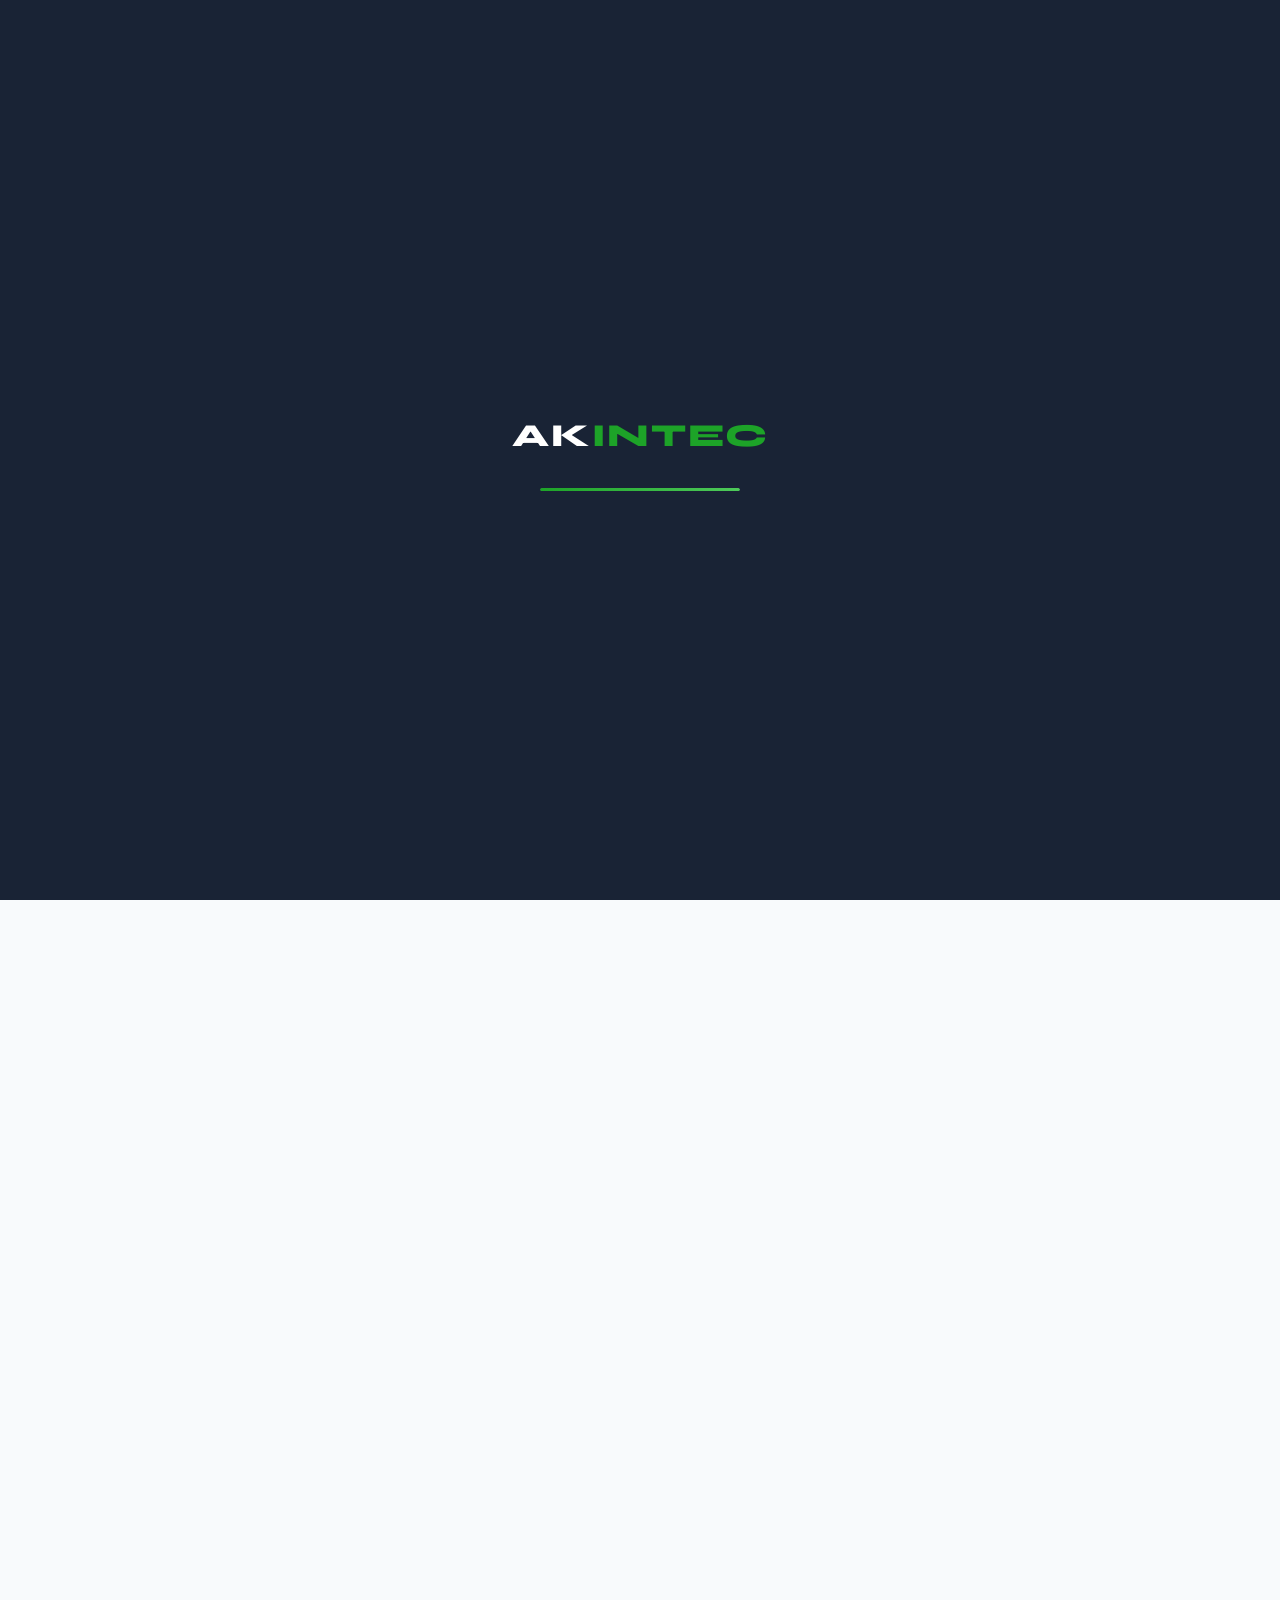
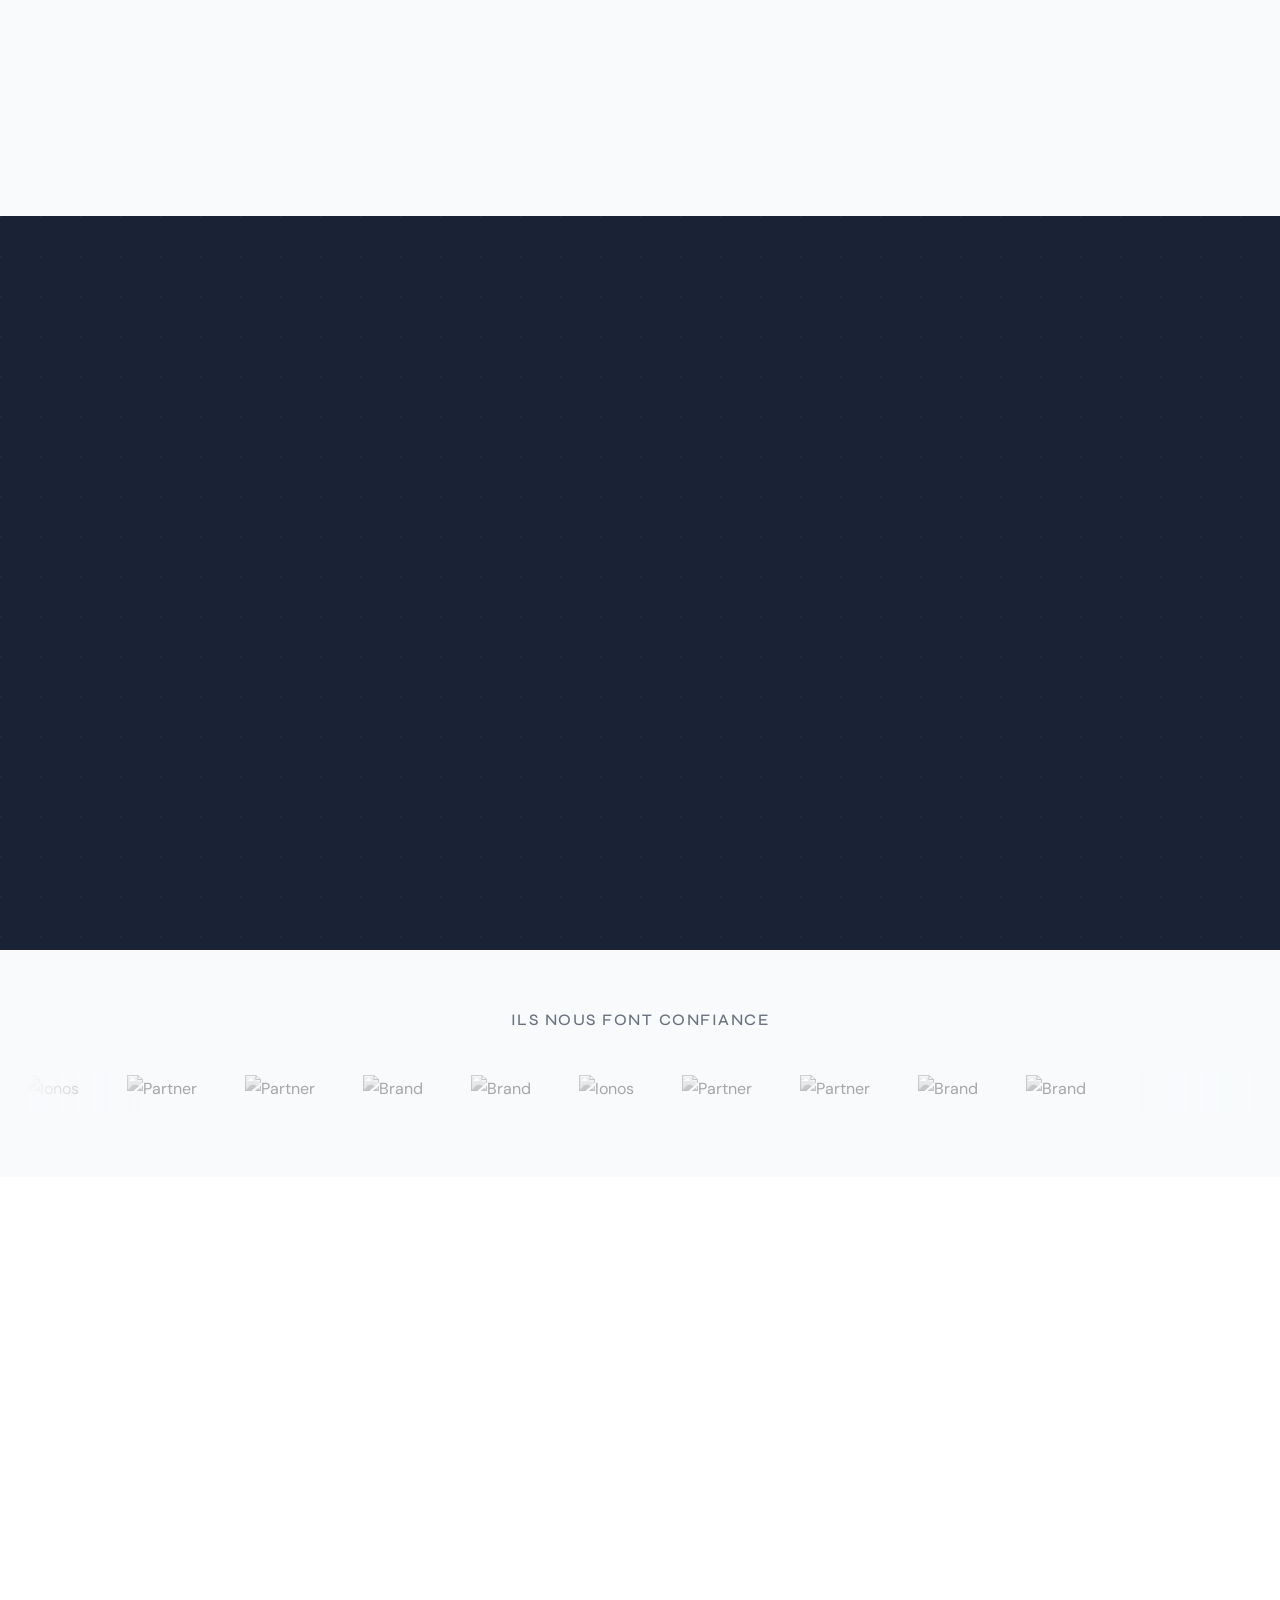
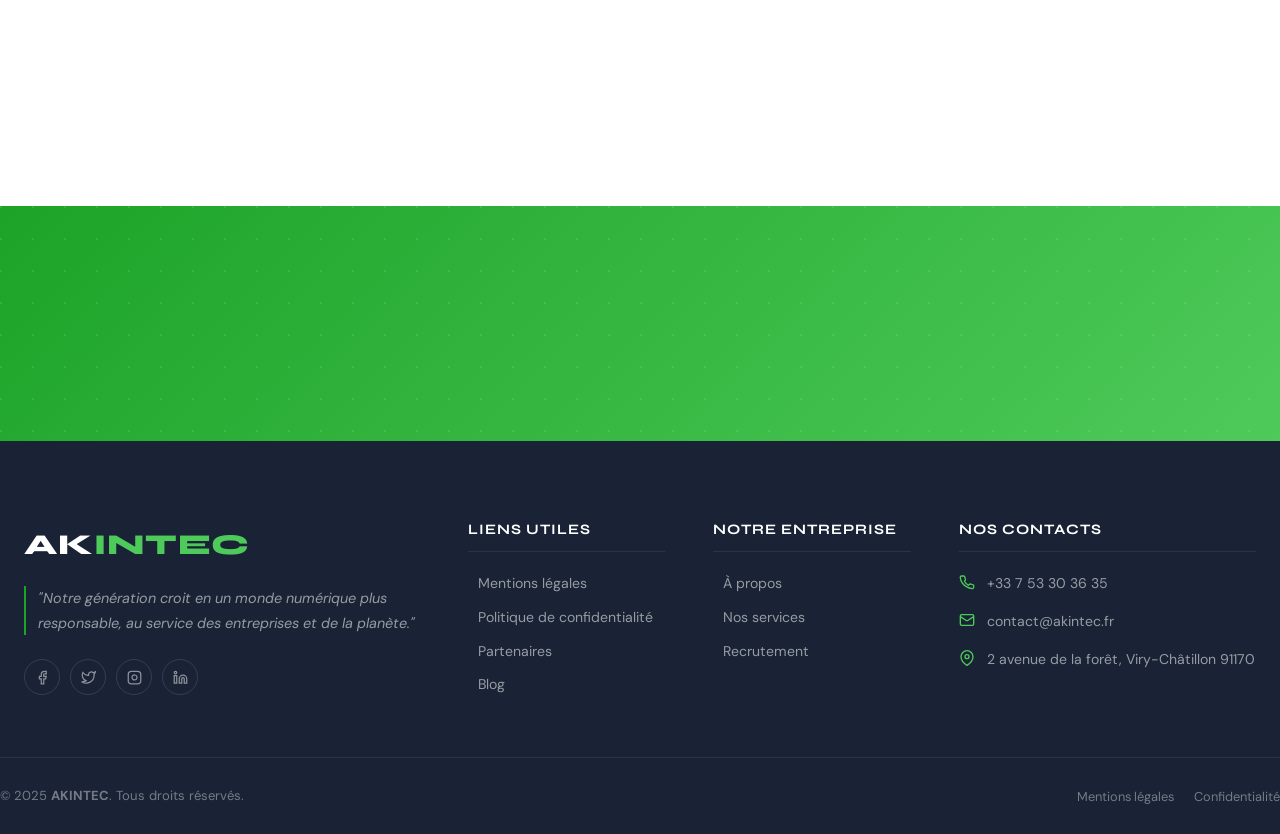
==== commit 87c38a49: "autre  commit" ====
--- a/index.html
+++ b/index.html
@@ -118,9 +118,9 @@
   <!-- ===== HERO ===== -->
   <section class="hero" aria-label="Hero" style="background-image: url(/assets/images/bg/img9.png);">
     <div class="container">
-      <div class="hero-content">
-        <h1  class="title" style="color: rgb(0, 0, 0);">Accélérez vos projets <span style="color: rgb(29, 29, 29);">digitaux</span > avec AKINTEC.</h1>
-        <p data-i18n="hero.desc" style="color: rgb(0, 0, 0);">Cabinet de conseil et ingénierie spécialisé dans le développement, la data et la transformation digitale.</p>
+      <div >
+        <h1 style="color: rgb(0, 0, 0);">Accélérez vos projets <span style="color: rgb(29, 29, 29);">digitaux</span > avec AKINTEC.</h1>
+        <p  style="color: rgb(0, 0, 0);">Cabinet de conseil et ingénierie spécialisé dans le développement, la data et la transformation digitale.</p>
         <div class="hero-features" >
           <div class="hero-feature">
             <svg viewBox="0 0 24 24" fill="none" stroke="currentColor" stroke-width="2.5"><polyline points="20,6 9,17 4,12"/></svg>
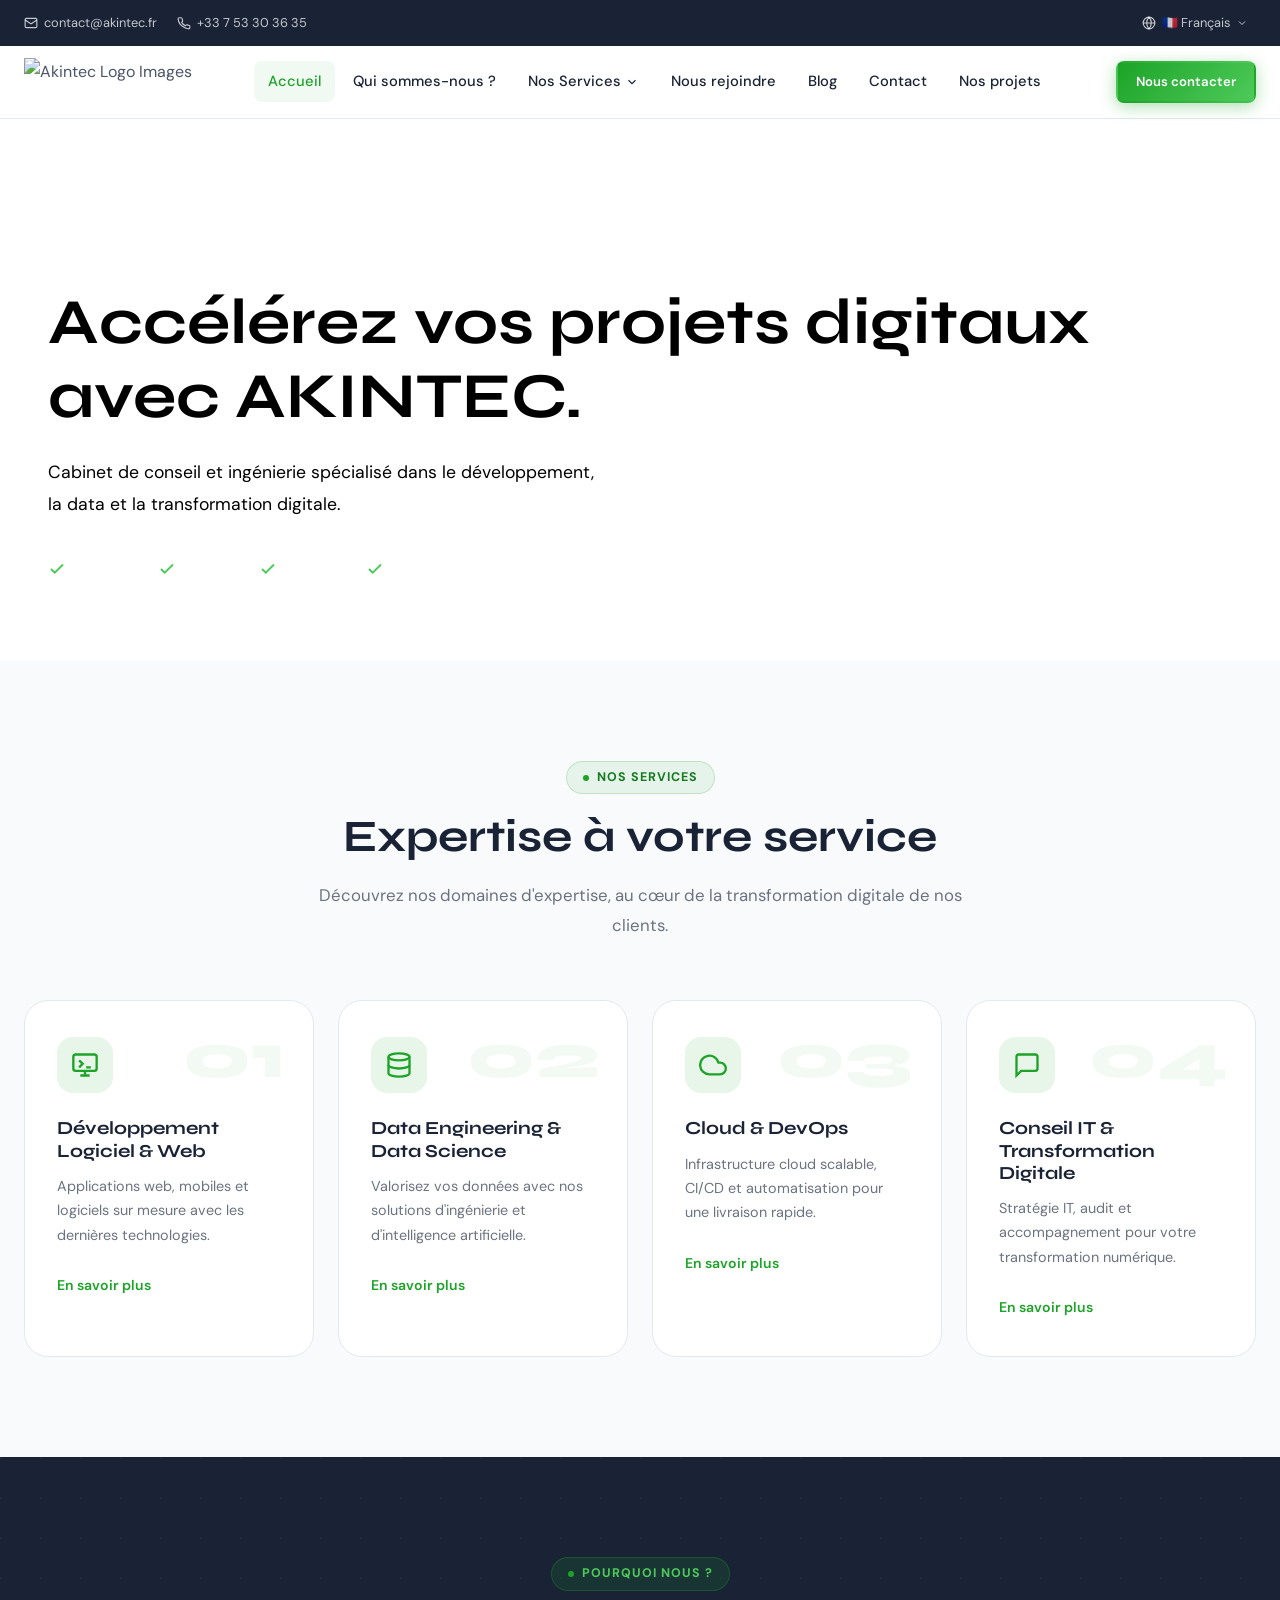
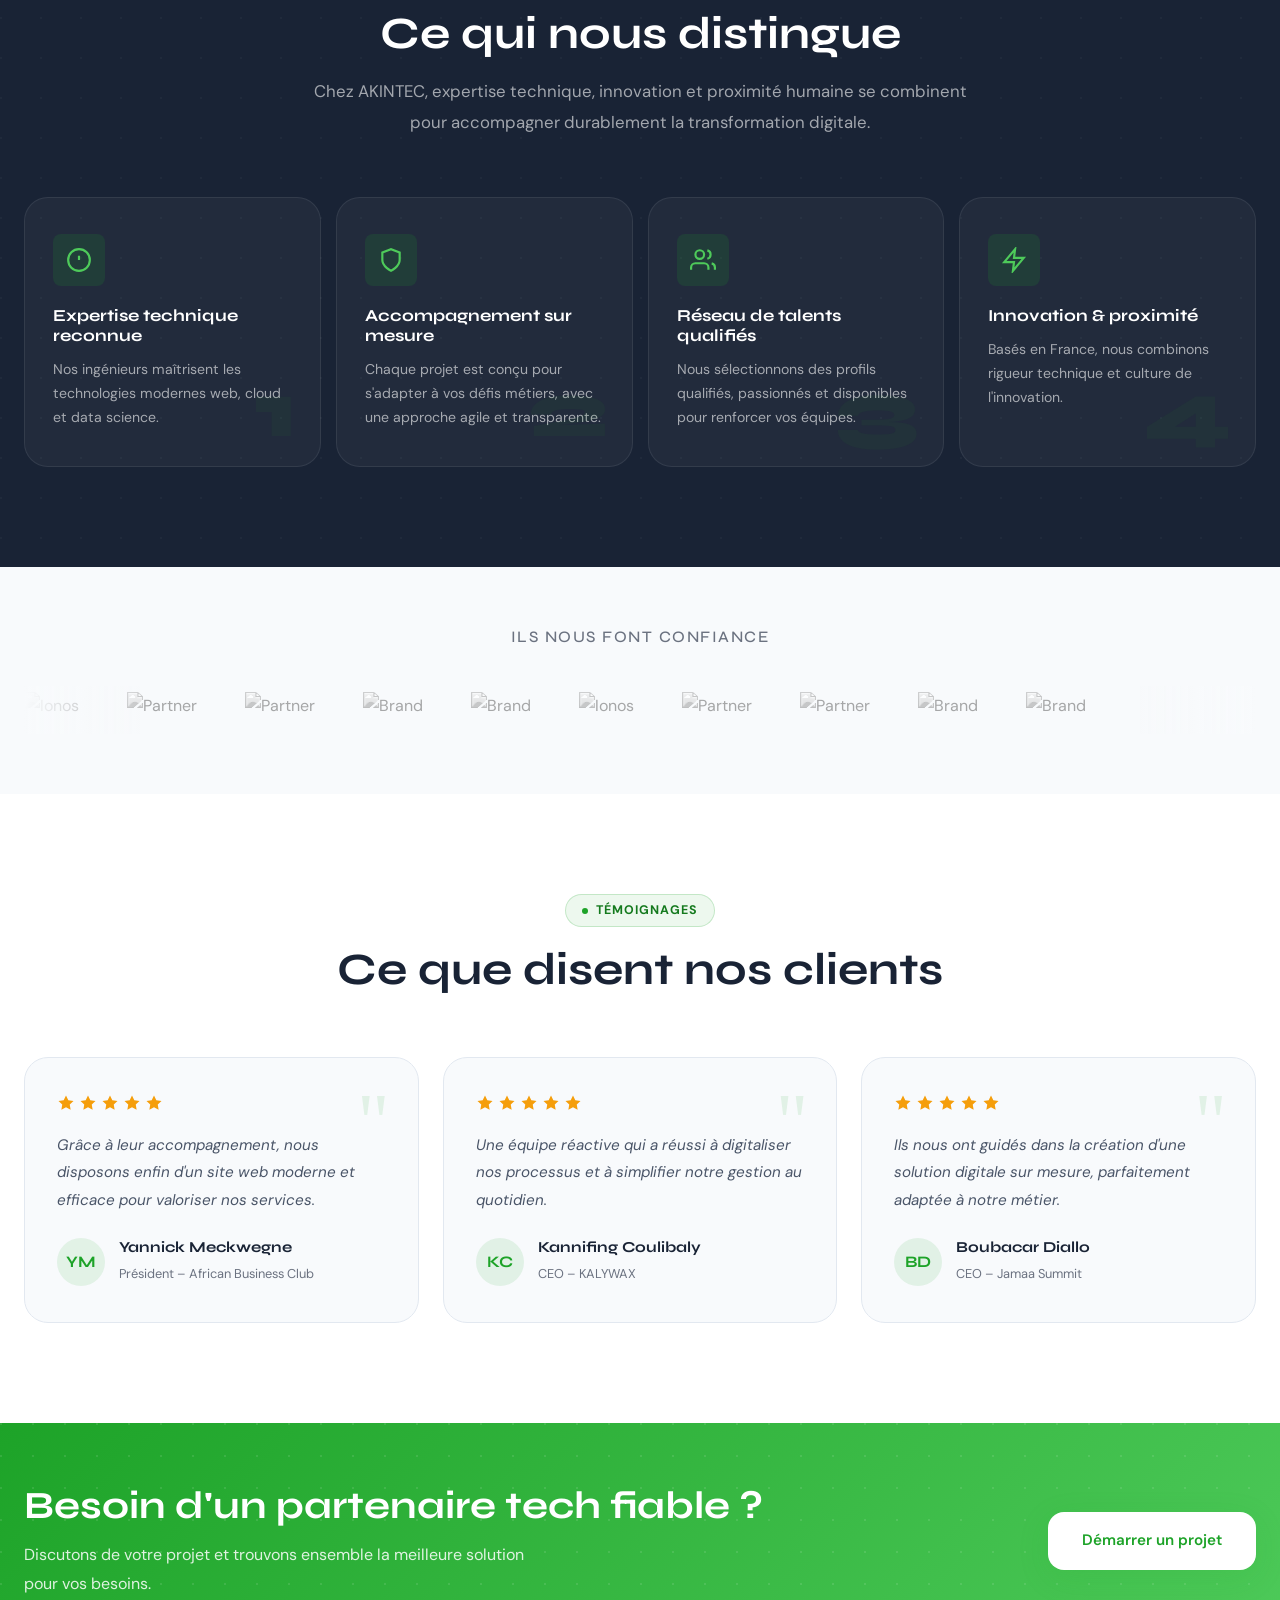
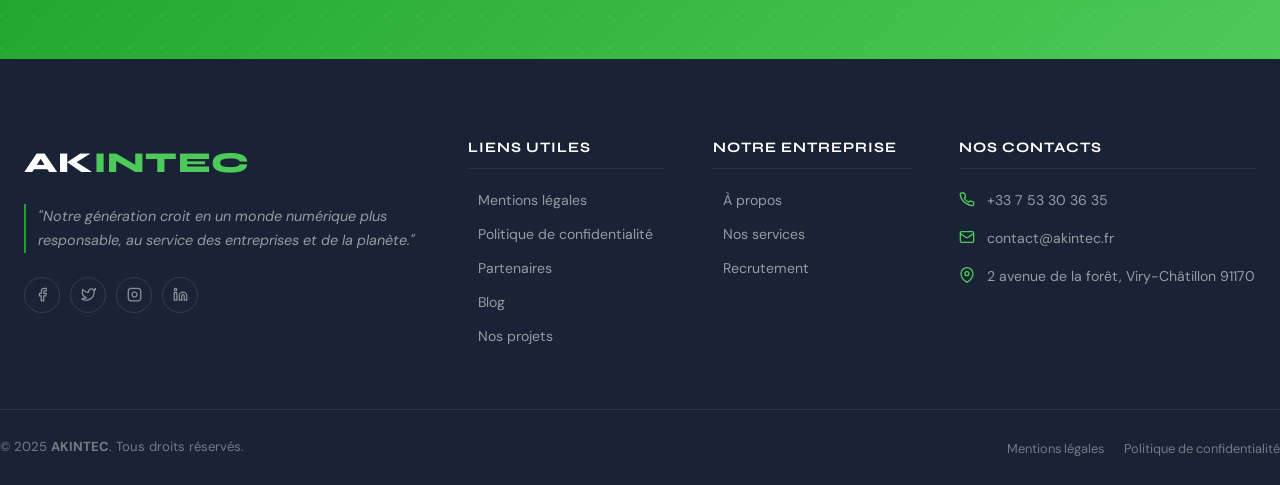
==== commit bf39edfc: "another commit" ====
--- a/index.html
+++ b/index.html
@@ -11,7 +11,7 @@
     <meta name="description" content="Chez AKINTEC, nous allions expertise technique, innovation et proximité humaine pour accompagner durablement la transformation numérique des entreprises.">
     <meta name="keywords" content="AKINTEC, transformation digitale, informatique, conseil IT, ingénierie logicielle, data, cloud, développement web, ESN écoresponsable, France, innovation technologique">
 
-    <!-- 👁️ Open Graph pour réseaux sociaux -->
+    
     <meta property="og:title" content="AKINTEC – Conseil &amp; Ingénierie Numérique">
     <meta property="og:description" content="Expertise technique, culture de l'innovation et proximité humaine au service de la transformation digitale.">
     <meta property="og:image" content="https://akintec.fr/assets/images/logo/logo-ak.png">
@@ -72,6 +72,7 @@
       <li><a href="./pages/join.html" data-i18n="nav.join">Nous rejoindre</a></li>
       <li><a href="./pages/blog.html" data-i18n="Blog">Blog</a></li>
       <li><a href="./pages/contact.html" data-i18n="nav.contact">Contact</a></li>
+      <li><a href="../pages/portfolio.html"  data-i18n="nav.portfolio">Nos projets </a></li>
     </ul></nav>
     <div class="header-actions">
       <a href="./pages/contact.html" class="btn btn-primary btn-sm" data-i18n="nav.contact_btn">Nous contacter</a>
@@ -98,7 +99,11 @@
         <a href="./pages/service-recruitment.html" data-i18n="nav.services.recruitment">Recrutement</a>
       </div>
     </li>
-  </ul></nav>
+    <li><a href="../pages/join.html" data-i18n="nav.join">Nous rejoindre</a></li>
+    <li><a href="../pages/blog.html" data-i18n="Blog">Blog</a></li>
+    <li><a href="../pages/contact.html" data-i18n="nav.contact">Contact</a></li>
+    <li><a href="../pages/portfolio.html"  data-i18n="nav.portfolio">Nos projets </a></li>
+  </ul>
   <div class="mobile-menu-footer">
     <a href="./pages/contact.html" class="btn btn-primary" data-i18n="nav.contact_btn">Nous contacter</a>
     <div style="display:flex;gap:8px;justify-content:center;margin-top:16px;flex-wrap:wrap">
@@ -119,54 +124,30 @@
   <section class="hero" aria-label="Hero" style="background-image: url(/assets/images/bg/img9.png);">
     <div class="container">
       <div >
-        <h1 style="color: rgb(0, 0, 0);">Accélérez vos projets <span style="color: rgb(29, 29, 29);">digitaux</span > avec AKINTEC.</h1>
-        <p  style="color: rgb(0, 0, 0);">Cabinet de conseil et ingénierie spécialisé dans le développement, la data et la transformation digitale.</p>
+        <h1 style="color: rgb(0, 0, 0);" data-i18n="hero.titl">Accélérez vos projets <span style="color: rgb(29, 29, 29);">digitaux</span > avec AKINTEC.</h1>
+        <p  style="color: rgb(0, 0, 0);" data-i18n="hero.descr">Cabinet de conseil et ingénierie spécialisé dans le développement, la data et la transformation digitale.</p>
         <div class="hero-features" >
           <div class="hero-feature">
             <svg viewBox="0 0 24 24" fill="none" stroke="currentColor" stroke-width="2.5"><polyline points="20,6 9,17 4,12"/></svg>
-            <span data-i18n="hero.feature1" style="color: black;" >Innovation</span>
+            <span data-i18n="hero.feature1"  >Innovation</span>
           </div>
           <div class="hero-feature">
             <svg viewBox="0 0 24 24" fill="none" stroke="currentColor" stroke-width="2.5"><polyline points="20,6 9,17 4,12"/></svg>
-            <span data-i18n="hero.feature2" style="color: black;"  >Expertise</span>
+            <span data-i18n="hero.feature2"  >Expertise</span>
           </div>
           <div class="hero-feature">
             <svg viewBox="0 0 24 24" fill="none" stroke="currentColor" stroke-width="2.5"><polyline points="20,6 9,17 4,12"/></svg>
-            <span data-i18n="hero.feature3" style="color: black;" >Réactivité</span>
+            <span data-i18n="hero.feature3" >Réactivité</span>
           </div>
           <div class="hero-feature">
             <svg viewBox="0 0 24 24" fill="none" stroke="currentColor" stroke-width="2.5"><polyline points="20,6 9,17 4,12"/></svg>
-            <span data-i18n="hero.feature4" style="color: black;" >Proximité</span>
-          </div>
-        </div>
-        <!-- <div class="hero-cta">
-          <a href="pages/service-software.html" class="btn btn-primary btn-lg" data-i18n="hero.cta1">Découvrir nos services</a>
-          <a href="pages/contact.html" class="btn btn-outline btn-lg" style="color:white;border-color:rgba(255,255,255,0.4);" data-i18n="hero.cta2">Nous contacter</a>
-        </div> -->
-      </div>
-    </div>
-
-    <!-- Stats bar -->
-   <!--  <div class="hero-stats">
-      <div class="container" >
-        <div class="stat-item">
-          <span class="stat-number" data-count="50" data-suffix="+">50+</span>
-          <span class="stat-label" data-i18n="hero.stat1" style="color: black;">Projets réalisés</span>
-        </div>
-        <div class="stat-item">
-          <span class="stat-number" data-count="30" data-suffix="+">30+</span>
-          <span class="stat-label" data-i18n="hero.stat2" style="color: black;">Clients satisfaits</span>
-        </div>
-        <div class="stat-item">
-          <span class="stat-number" data-count="20" data-suffix="+">20+</span>
-          <span class="stat-label" data-i18n="hero.stat3" style="color: black;">Experts tech</span>
-        </div>
-        <div class="stat-item">
-          <span class="stat-number" data-count="5" data-suffix="+">5+</span>
-          <span class="stat-label" data-i18n="hero.stat4" style="color: black;">Années d'expérience</span>
-        </div>
-      </div>
-    </div> -->
+            <span data-i18n="hero.feature4" >Proximité</span>
+          </div>
+        </div>
+        
+      </div>
+    </div>
+
   </section>
 
   <!-- ===== SERVICES ===== -->
@@ -227,17 +208,7 @@
           </a>
         </div>
 
-        <div class="service-card animate-fade-up">
-          <div class="service-number">05</div>
-          <div class="service-icon">
-            <svg viewBox="0 0 24 24" fill="none" stroke="currentColor" stroke-width="2"><path d="M17 21v-2a4 4 0 0 0-4-4H5a4 4 0 0 0-4 4v2"/><circle cx="9" cy="7" r="4"/><path d="M23 21v-2a4 4 0 0 0-3-3.87"/><path d="M16 3.13a4 4 0 0 1 0 7.75"/></svg>
-          </div>
-          <h3 data-i18n="services.recruitment.title">Recrutement & Sous-traitance</h3>
-          <p data-i18n="services.recruitment.desc">Talents tech qualifiés pour renforcer vos équipes selon vos besoins.</p>
-          <a href="pages/service-recruitment.html" class="service-link" data-i18n="services.cta">En savoir plus
-            <svg viewBox="0 0 24 24" fill="none" stroke="currentColor" stroke-width="2"><line x1="5" y1="12" x2="19" y2="12"/><polyline points="12 5 19 12 12 19"/></svg>
-          </a>
-        </div>
+        
       </div>
     </div>
   </section>
@@ -412,6 +383,7 @@
         <li><a href="./pages/privacy.html" data-i18n="footer.privacy">Politique de confidentialité</a></li>
         <li><a href="./pages/partners.html" data-i18n="footer.partners">Partenaires</a></li>
         <li><a href="./pages/blog.html" data-i18n="Blog">Blog</a></li>
+        <li><a href="../pages/portfolio.html"  data-i18n="nav.portfolio">Nos projets </a></li>
       </ul>
     </div>
     <div class="footer-widget">
--- a/css/style.css
+++ b/css/style.css
@@ -372,6 +372,10 @@
   flex-shrink: 0;
 }
 
+.color-black{
+  color: black;
+}
+
 .nav-dropdown a .dd-icon svg { width: 16px; height: 16px; color: var(--green-primary); }
 
 .header-actions {
@@ -621,6 +625,7 @@
   background-size: cover;
   min-height: 60vh;
   display: flex;
+  background-image: url(/assets/images/bg/img9.png);
   align-items: center;
   padding: 170px 24px 40px;
 }
@@ -990,7 +995,13 @@
 .why-grid {
   display: grid;
   grid-template-columns: repeat(auto-fit, minmax(260px, 1fr));
-  gap: 24px;
+  gap: 15px;
+}
+
+.why-grid-again {
+  display: grid;
+  grid-template-columns: repeat(auto-fit, minmax(2.0px, 1fr));
+  gap: 10px;
 }
 
 .why-card {
@@ -1362,6 +1373,15 @@
 .about-value p { font-size: 0.82rem; color: var(--text-muted); line-height: 1.5; }
 
 /* ===== TEAM ===== */
+
+.icons-social{
+  position: absolute;
+  bottom: 30%;
+  right: 40%;
+  display: flex;
+  gap: 15px;
+}
+
 .team-grid {
   display: grid;
   grid-template-columns: repeat(auto-fit, minmax(240px, 1fr));
@@ -2005,3 +2025,4 @@
 @media (max-width: 480px) {
   .process-grid { grid-template-columns: 1fr; }
 }
+
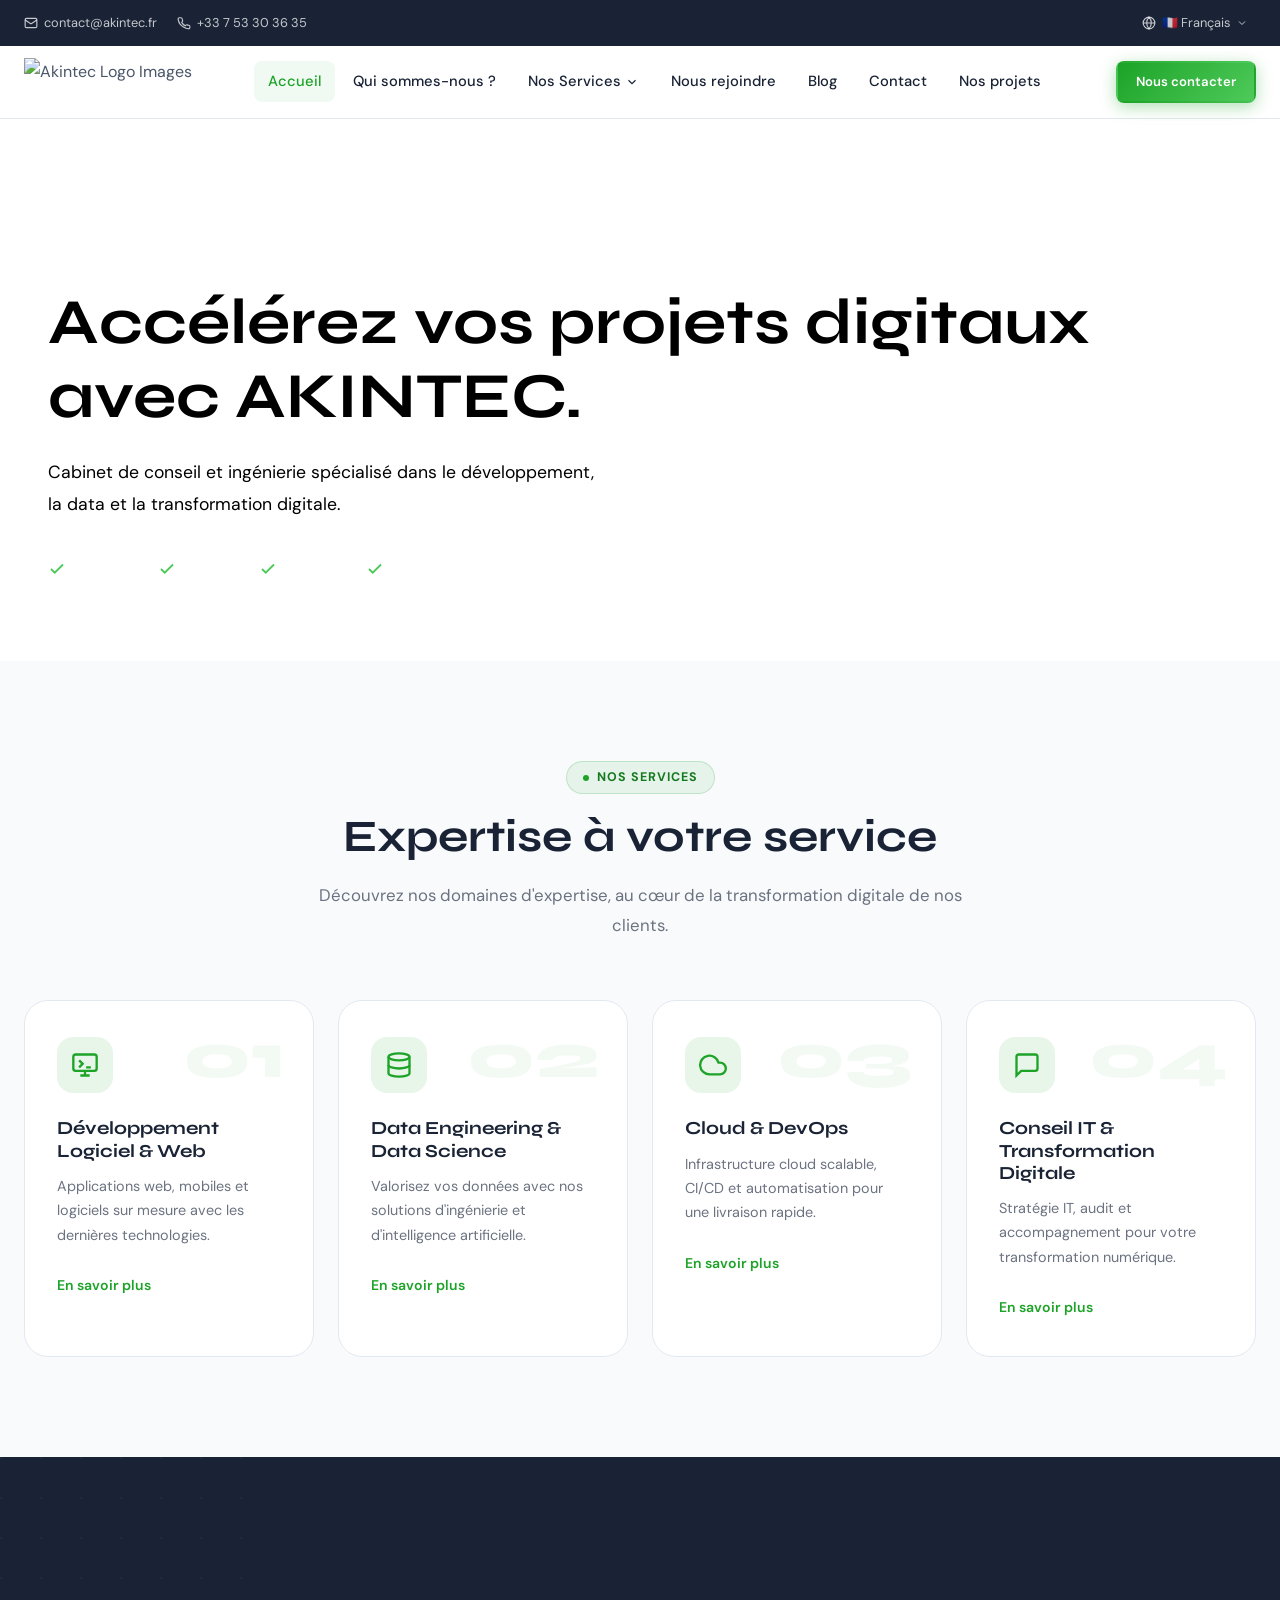
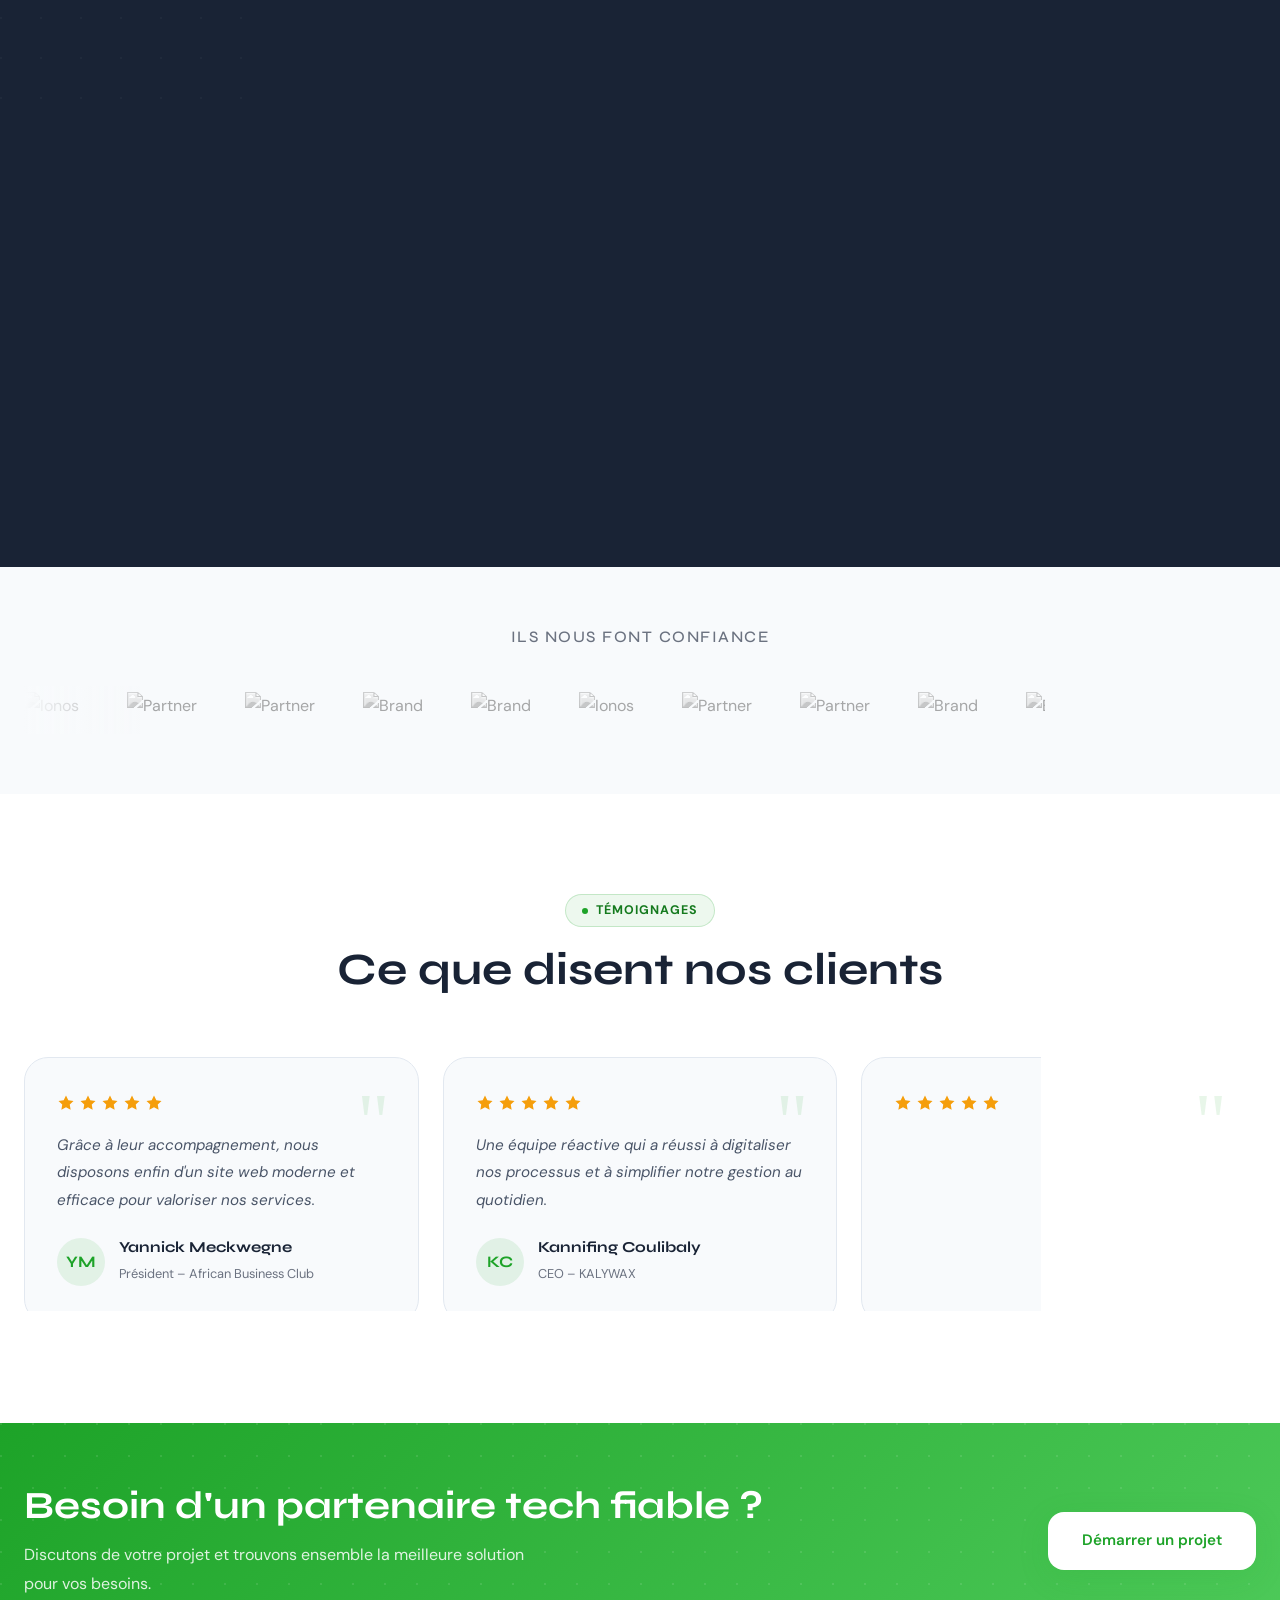
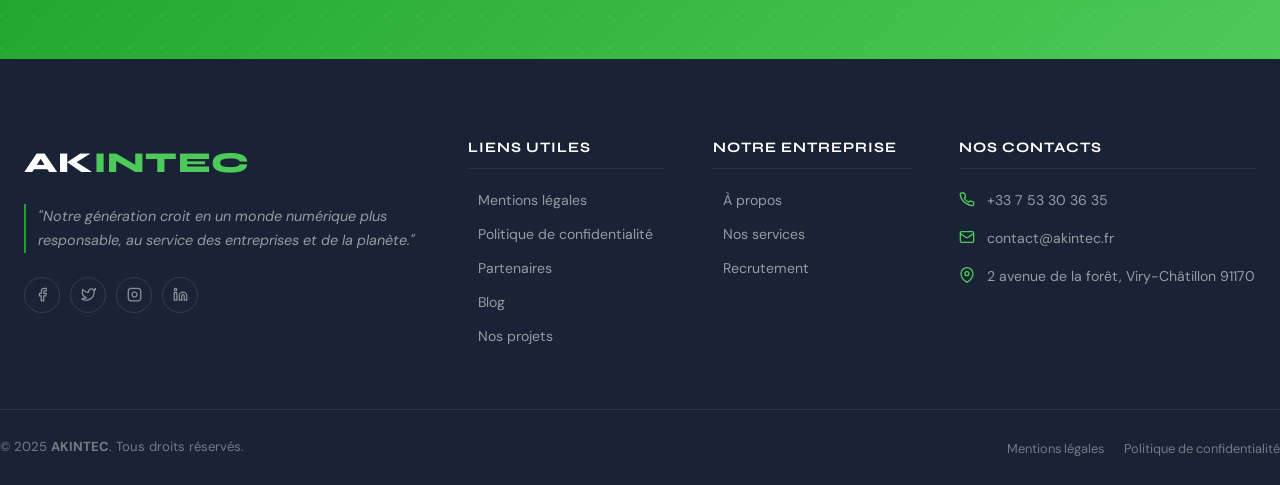
==== commit b129227c: "commit" ====
--- a/index.html
+++ b/index.html
@@ -72,7 +72,7 @@
       <li><a href="./pages/join.html" data-i18n="nav.join">Nous rejoindre</a></li>
       <li><a href="./pages/blog.html" data-i18n="Blog">Blog</a></li>
       <li><a href="./pages/contact.html" data-i18n="nav.contact">Contact</a></li>
-      <li><a href="../pages/portfolio.html"  data-i18n="nav.portfolio">Nos projets </a></li>
+      <li><a href="./pages/portfolio.html"  data-i18n="nav.portfolio">Nos projets </a></li>
     </ul></nav>
     <div class="header-actions">
       <a href="./pages/contact.html" class="btn btn-primary btn-sm" data-i18n="nav.contact_btn">Nous contacter</a>
@@ -102,7 +102,7 @@
     <li><a href="../pages/join.html" data-i18n="nav.join">Nous rejoindre</a></li>
     <li><a href="../pages/blog.html" data-i18n="Blog">Blog</a></li>
     <li><a href="../pages/contact.html" data-i18n="nav.contact">Contact</a></li>
-    <li><a href="../pages/portfolio.html"  data-i18n="nav.portfolio">Nos projets </a></li>
+    <li><a href="../pages/portfolio.html"  data-i18n="nav.portfolio">Nos projets</a></li>
   </ul>
   <div class="mobile-menu-footer">
     <a href="./pages/contact.html" class="btn btn-primary" data-i18n="nav.contact_btn">Nous contacter</a>
@@ -383,7 +383,7 @@
         <li><a href="./pages/privacy.html" data-i18n="footer.privacy">Politique de confidentialité</a></li>
         <li><a href="./pages/partners.html" data-i18n="footer.partners">Partenaires</a></li>
         <li><a href="./pages/blog.html" data-i18n="Blog">Blog</a></li>
-        <li><a href="../pages/portfolio.html"  data-i18n="nav.portfolio">Nos projets </a></li>
+        <li><a href="./pages/portfolio.html"  data-i18n="nav.portfolio">Nos projets </a></li>
       </ul>
     </div>
     <div class="footer-widget">
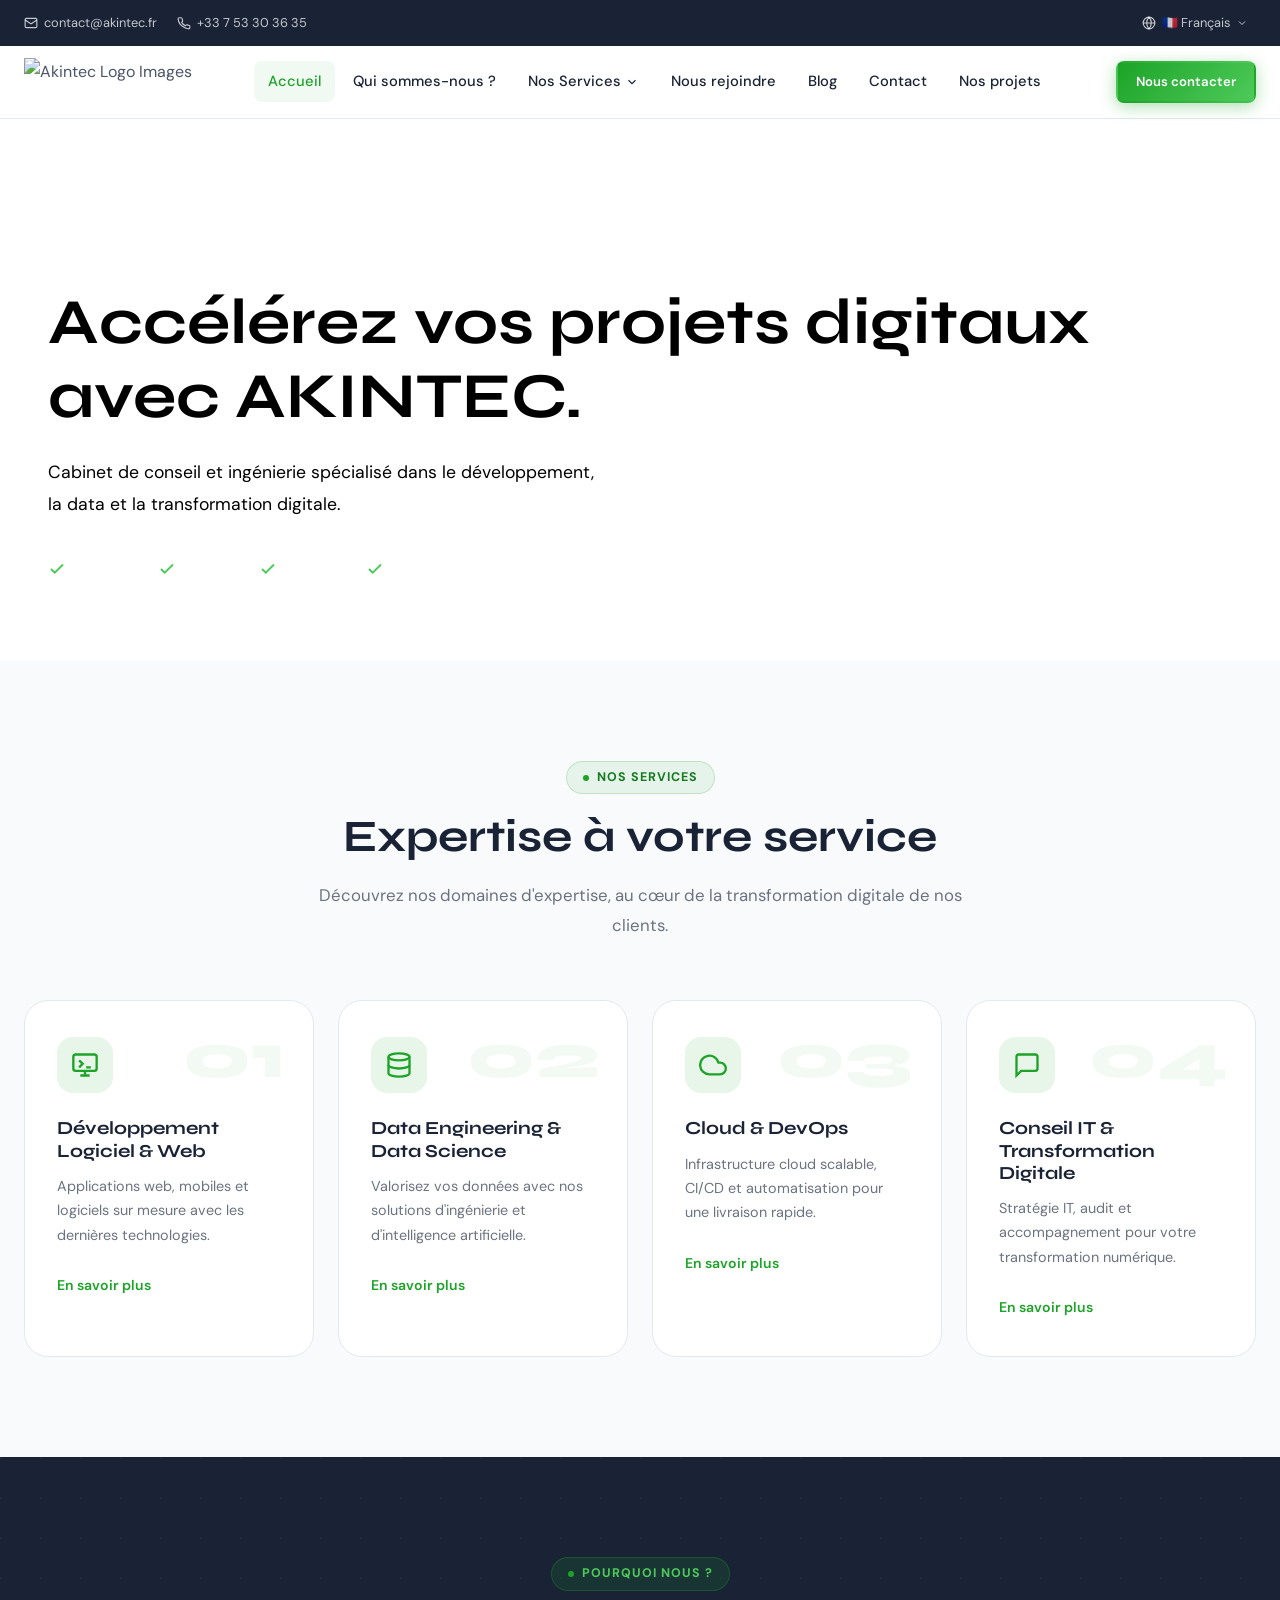
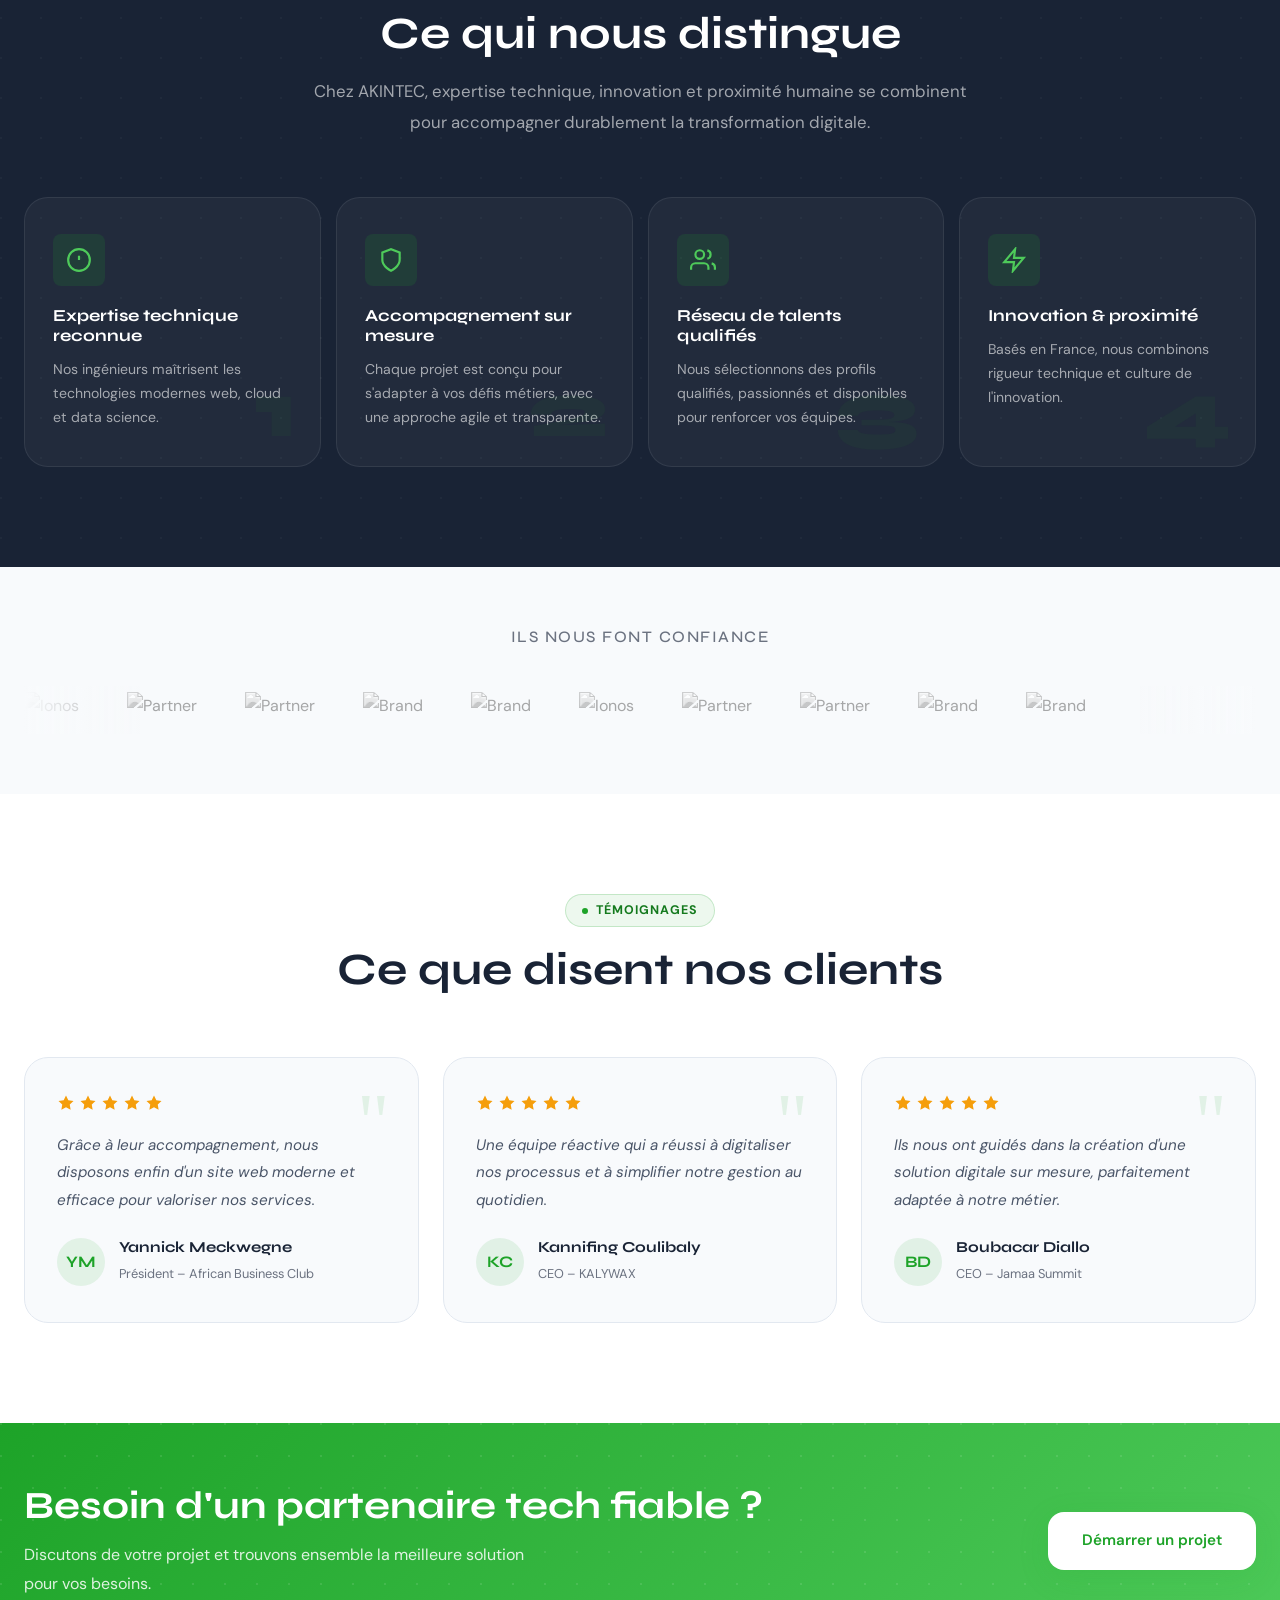
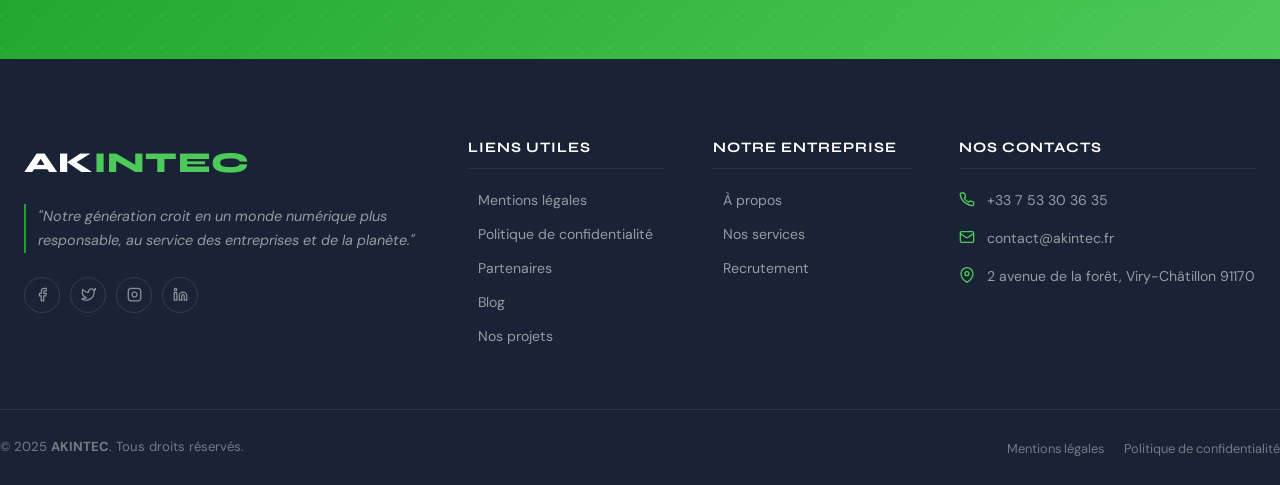
==== commit e52ad7dd: "another commit" ====
--- a/index.html
+++ b/index.html
@@ -99,10 +99,10 @@
         <a href="./pages/service-recruitment.html" data-i18n="nav.services.recruitment">Recrutement</a>
       </div>
     </li>
-    <li><a href="../pages/join.html" data-i18n="nav.join">Nous rejoindre</a></li>
-    <li><a href="../pages/blog.html" data-i18n="Blog">Blog</a></li>
-    <li><a href="../pages/contact.html" data-i18n="nav.contact">Contact</a></li>
-    <li><a href="../pages/portfolio.html"  data-i18n="nav.portfolio">Nos projets</a></li>
+    <li><a href="./pages/join.html" data-i18n="nav.join">Nous rejoindre</a></li>
+    <li><a href="./pages/blog.html" data-i18n="Blog">Blog</a></li>
+    <li><a href="./pages/contact.html" data-i18n="nav.contact">Contact</a></li>
+    <li><a href="./pages/portfolio.html"  data-i18n="nav.portfolio">Nos projets</a></li>
   </ul>
   <div class="mobile-menu-footer">
     <a href="./pages/contact.html" class="btn btn-primary" data-i18n="nav.contact_btn">Nous contacter</a>
